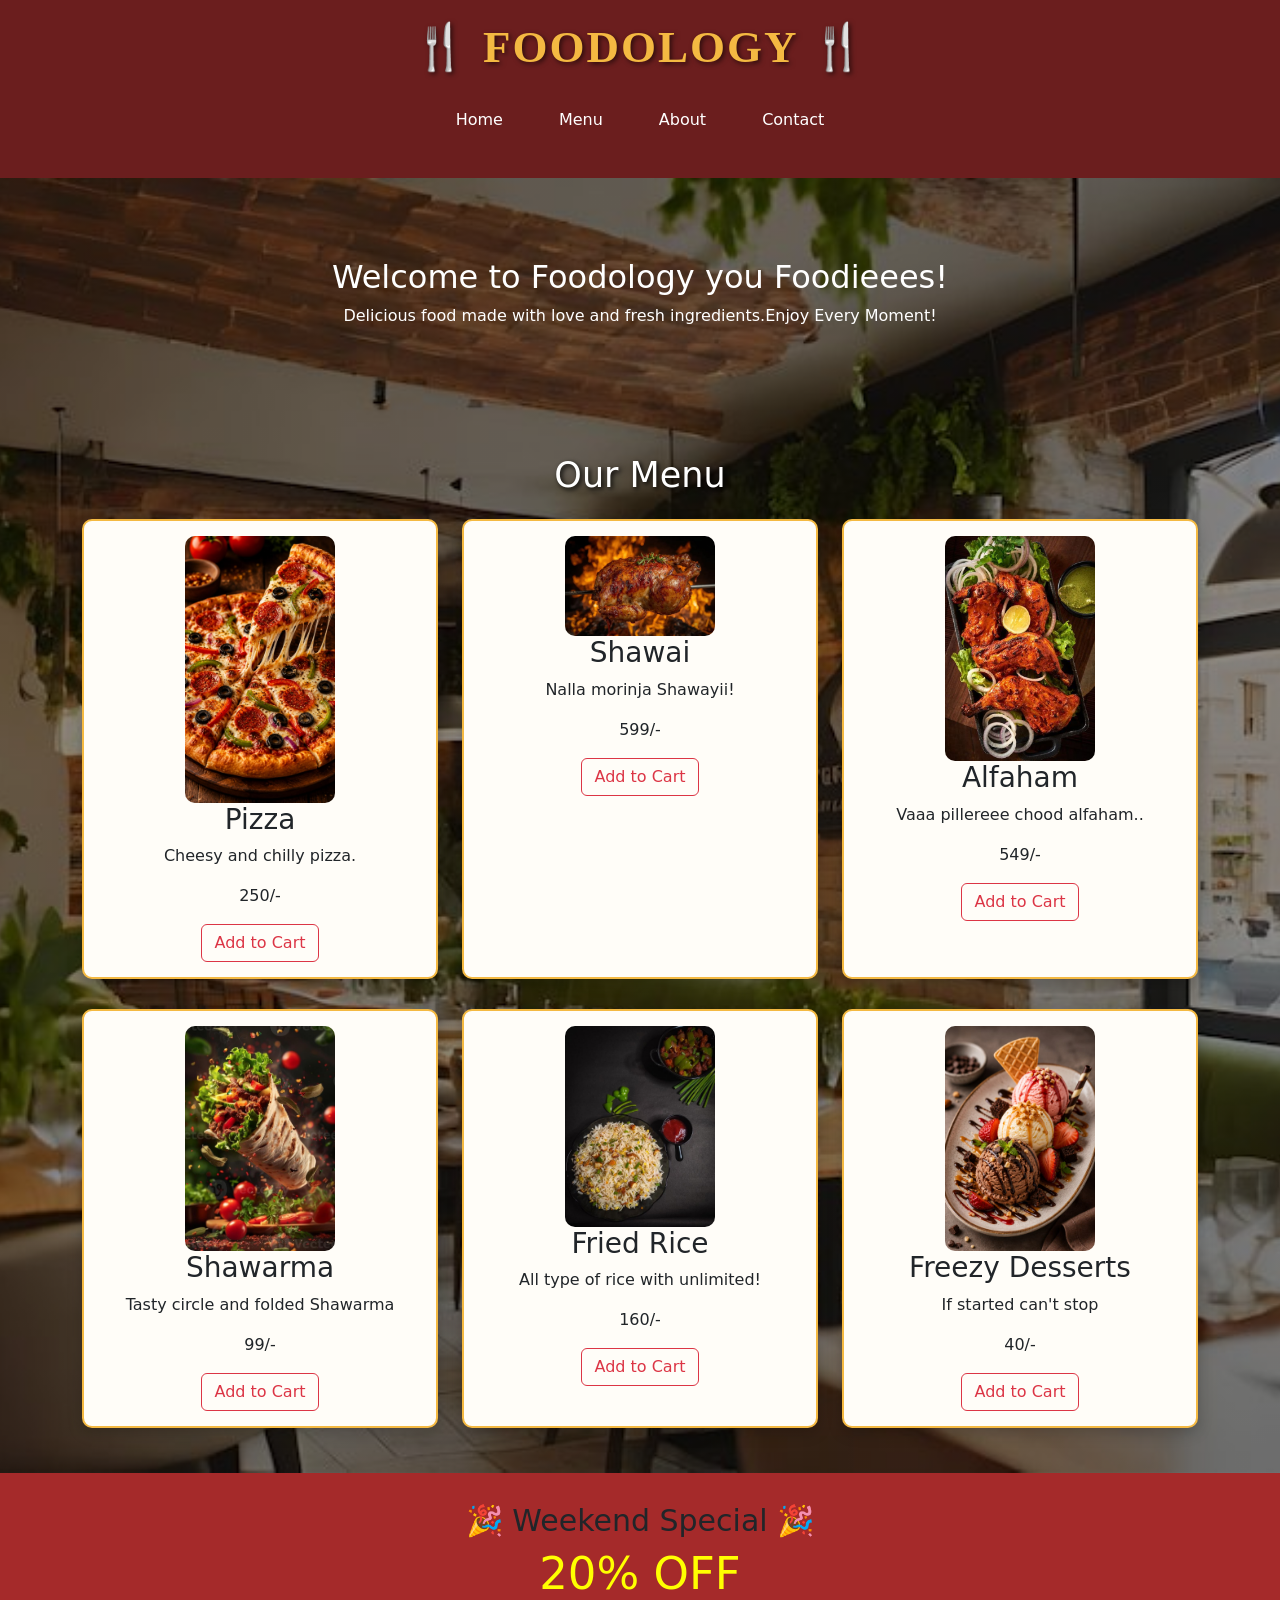
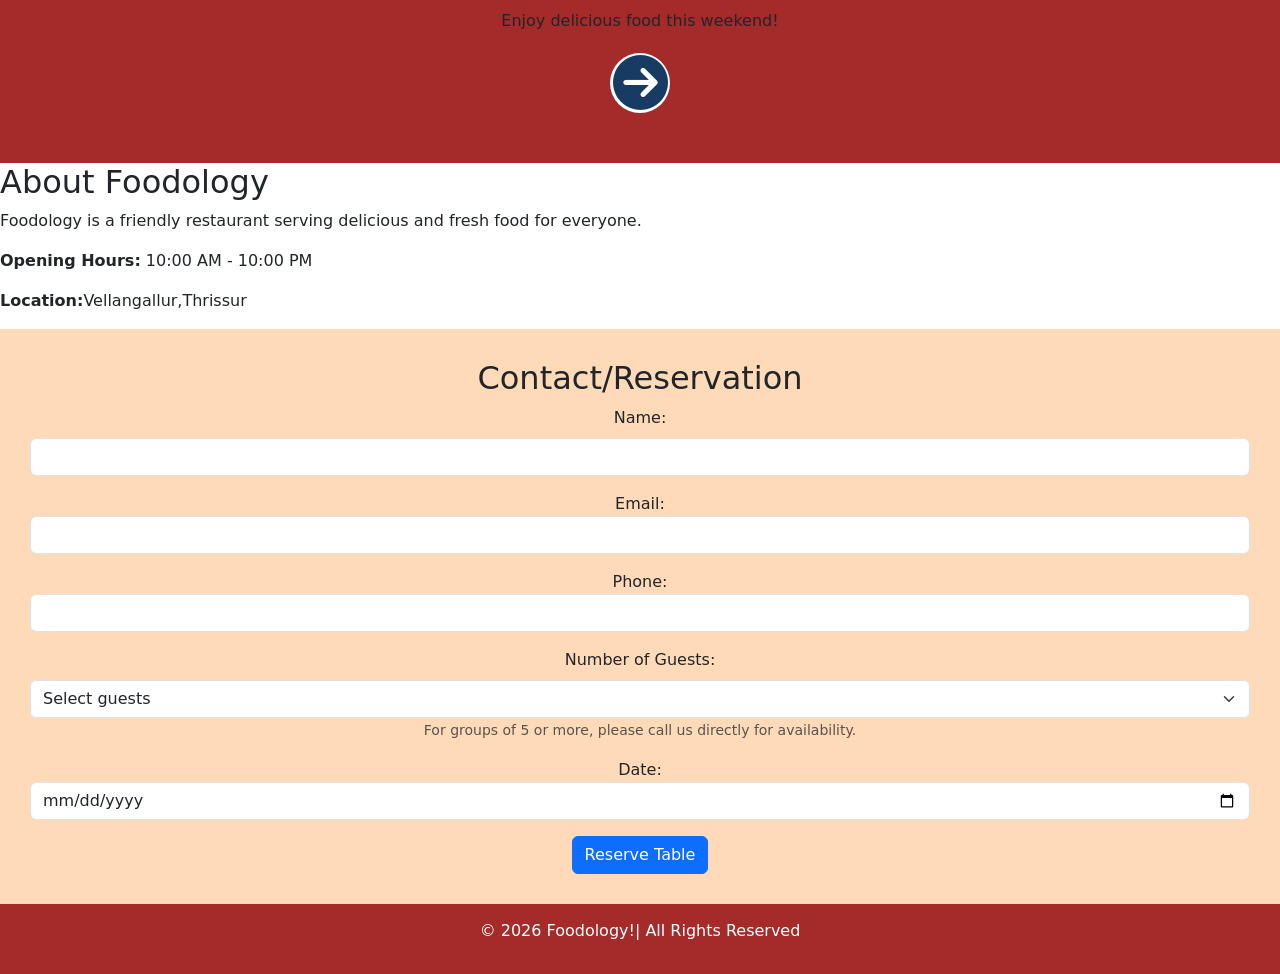
==== index.html @ e503d25a "Set index page" ====
<!DOCTYPE html>
<html>
    <head>
        <title>Grand Opening</title>
        <link rel="stylesheet" href="restaurantpage.css">
        <link rel="stylesheet"
        href="https://cdnjs.cloudflare.com/ajax/libs/font-awesome/6.7.2/css/all.min.css">
        <link href="https://cdn.jsdelivr.net/npm/bootstrap@5.3.8/dist/css/bootstrap.min.css" rel="stylesheet">
        <meta name="viewport" content="width=device-width, initial-scale=1.0">
    </head>
    <body>
        <header>
            <h1>🍴 FOODOLOGY 🍴</h1>
           <nav class="navbar navbar-expand-md">

                <div class="container">

                    <button class="navbar-toggler"
                            type="button"
                            data-bs-toggle="collapse"
                            data-bs-target="#foodNav"
                            aria-controls="foodNav"
                            aria-expanded="false"
                            aria-label="Toggle navigation">

                        <span class="navbar-toggler-icon"></span>

                    </button>

                    <div class="collapse navbar-collapse" id="foodNav">

                        <ul class="navbar-nav mx-auto">

                            <li class="nav-item">
                                <a class="nav-link" href="#welcome">Home</a>
                            </li>

                            <li class="nav-item">
                                <a class="nav-link" href="#menu">Menu</a>
                            </li>

                            <li class="nav-item">
                                <a class="nav-link" href="#about">About</a>
                            </li>

                            <li class="nav-item">
                                <a class="nav-link" href="#contact">Contact</a>
                            </li>

                        </ul>

                    </div>

                </div>

            </nav>
        </header>
        <main>
            <div id="foodbackground">
            <section id="welcome">
                <h2>Welcome to Foodology you Foodieees!</h2>
                <p>Delicious food made with love and fresh ingredients.Enjoy Every Moment!</p>
              
            </section>
            <section id="menu">
                <h2>Our Menu</h2>
                <div class="container">
                    <div class="row">
                        <div class="col-12 col-sm-6 col-lg-4 d-flex">
                            <article>
                                <img src="pizza.jpg" width="150" height="200" alt="pizza">
                                <h3>Pizza</h3>
                                <p>Cheesy and chilly pizza.</p>
                                <p>250/-</p>
                                <button class="btn btn-outline-danger">Add to Cart</button>
                            </article>
                        </div>

                        <div class="col-12 col-sm-6 col-lg-4 d-flex">
                            <article>
                                <img src="shawai.jpg" width="150" height="200" alt="shawai">
                                <h3>Shawai</h3>
                                <p>Nalla morinja Shawayii!</p>
                                <p>599/-</p>
                                <button class="btn btn-outline-danger">Add to Cart</button>
                            </article>
                        </div>

                        <div class="col-12 col-sm-6 col-lg-4 d-flex">
                            <article>
                                <img src="alfaham.jpg" width="150" height="200" alt="alfaham">
                                <h3>Alfaham</h3>
                                <p>Vaaa pillereee chood alfaham..</p>
                                <p>549/-</p>
                                <button class="btn btn-outline-danger">Add to Cart</button>
                            </article>
                        </div>

                        <div class="col-12 col-sm-6 col-lg-4 d-flex">
                            <article>
                                <img src="shawarma.jpg" width="150" height="200" alt="shawarma">
                                <h3>Shawarma</h3>
                                <p>Tasty circle and folded Shawarma</p>
                                <p>99/-</p>
                                <button class="btn btn-outline-danger">Add to Cart</button>
                            </article>
                        </div>

                        <div class="col-12 col-sm-6 col-lg-4 d-flex">
                            <article>
                                <img src="friedrice.jpg" width="150" height="200" alt="friedrice">
                                <h3>Fried Rice</h3>
                                <p>All type of rice with unlimited!</p>
                                <p>160/-</p>
                                <button class="btn btn-outline-danger">Add to Cart</button>
                            </article>
                        </div>

                        <div class="col-12 col-sm-6 col-lg-4 d-flex">
                            <article>
                                <img src="icecream.jpg" width="150" height="220" alt="icecream">
                                <h3>Freezy Desserts</h3>
                                <p>If started can't stop</p>
                                <p>40/-</p>
                                <button class="btn btn-outline-danger">Add to Cart</button>
                            </article>
                        </div>
                    </div>
                </div>
            </section>
            </div>

            <section id="offer">
                <h2>🎉 Weekend Special 🎉</h2>
                <h1> 20% OFF</h1>
                <p>Enjoy delicious food this weekend!</p>
                <button class="order-btn">
                    <i class="fa-solid fa-circle-arrow-right"></i>
                    <span>CLICK HERE TO ORDER</span>
                </button>
            </section>
            <section id="about">
                <h2>About Foodology</h2>
                <p>
                    Foodology is a friendly restaurant serving delicious
                    and fresh food for everyone. 
                </p>
                <p><b>Opening Hours:</b> 10:00 AM - 10:00 PM</p>
                <p><b>Location:</b>Vellangallur,Thrissur</p>
            </section>
            <section id="contact">
                <h2>Contact/Reservation</h2>
                <form>
                    <div class="mb-3">
                        <label for="name" class="form-label">Name:</label>
                        <input type="text" id="name" name="name" class="form-control" required>
                    </div>
                    <div class="mb-3">
                        <label for="email">Email:</label>
                        <input type="email" id="email" name="email" class="form-control" required>
                    </div>
                    <div class="mb-3">
                        <label for="phone">Phone:</label>
                        <input type="tel" id="phone" name="phone" class="form-control" required>
                    </div>
                    <div class="mb-3">
                        <label for="guests" class="form-label">Number of Guests:</label>
                        <select id="guests" name="guests" class="form-select" required>
                            <option value="" selected disabled>Select guests</option>
                            <option value="1">1 Guests</option>
                            <option value="2">2 Guests</option>
                            <option value="3">3 Guests</option>
                            <option value="4">4 Guests</option>
                            <option value="5+">5+ Guests</option>
                        </select>
                        <small class="text-muted">
                            For groups of 5 or more, please call us directly for availability.
                        </small>
                    </div>
                    <div class="mb-3">
                        <label for="date">Date:</label>
                        <input type="date" id="date" name="date" class="form-control" required>
                    </div>

                    <button type="submit" class="btn btn-primary">Reserve Table</button>
                </form>
            </section>
        </main>
        <footer>
            <p>© 2026 Foodology!| All Rights Reserved</p>
        </footer>
        <script src="https://cdn.jsdelivr.net/npm/bootstrap@5.3.8/dist/js/bootstrap.bundle.min.js"></script>
    </body>
    
</html>
---- restaurantpage.css ----
*{
    box-sizing:border-box;
}
html{
    scroll-behavior:smooth;
}
:root{
    --burgundy:#6B1E1E;
    --gold:#F4B942;
    --cream:#FFF8EE;
    --card:#FFFDF8;
    --terracotta:#A63D2F;
    --dark-brown:#2B2118;
    --white:#FFFFFF;
}
body{
    margin:0;
    width:100%;
    overflow-x: hidden;
    font-family: Arial;
    background-color:var(--cream);
    color: var(--dark-brown);
}
img{
    max-width:100%;
    height: auto;
}

header h1{
    font-family:Algerian !important;
    font-size: 45px;
    font-weight:bold;
    letter-spacing: 2px;
    color: var(--gold);
    text-shadow:2px 2px 5px rgba(0,0,0,0.6);
    animation: header 1.2s ease;
}
nav{
    animation: nav 1.2s ease;
}
@keyframes header{
    from{
        opacity:0;
        transform: translateX(-200px);
    }
    to{
        opacity:1;
        transform: translateX(0);
    }
}
@keyframes nav{
    from{
        opacity:0;
        transform: translateX(200px);
    }
    to{
        opacity:1;
        transform: translateX(0);
    }
}


header{
    background-color:var(--burgundy);
    color:var(--white);
    text-align: center;
    padding:20px;
}

nav .nav-link{
    color:var(--white);
    /* text-decoration: none; */
    margin:10px 20px;
    transition: 0.3s;
}
nav .nav-link:hover{
    color:var(--gold);
}
#foodbackground{
    background-image:linear-gradient(rgba(0,0,0,0.45),rgba(0,0,0,0.45)), url("hotelinterior.jpg");
    background-size: cover;
    background-position: center ;
}

#welcome{
    text-align:center;
    color:white;
    padding:80px 20px;
}

#menu{
    text-align: center;
    padding:30px;
    /* display: flex; */
    /* flex-wrap: wrap; */
    /* justify-content: center; */
    
    
}

#menu article{
    
    width:100%;
    height:calc(100% - 30px);
    /* max-width: 85%; */
    transition: 0.3s;
    border:2px solid var(--gold);

    margin:15px 0;
    padding:15px;
    background-color:var(--card);
    border-radius: 10px;
    box-shadow: 0 5px 15px rgba(0,0,0,0.2);
}
#menu article:hover{
    transform:translateY(-20px);
}
#menu article button{
    /* background-color:white; */
    /* transition:background 1s; */
    /* border-radius: 5px; */
    transition: 0.3s;
    /* border-color: brown; */
}
#menu article button:hover{
    background:var(--gold);
    color: var(--dark-brown);
    border-color: var(--gold);
}
#menu h2{
    /* flex-basis: 100%; */
    color:white;
    font-size: 35px;
    text-shadow: 2px 2px 5px black;
}

#menu img{
    border-radius: 10px;
}

#offer{
    text-align: center;
    background-color: brown;
    padding:30px;
    
    animation: offerbox 2s infinite alternate;
}
@keyframes offerbox{
    from{
        transform: translateY(0px);
    }
    to{
        transform:translateY(-8px);
    }
}
#offer h1{
    font-size: 45px;
    color: yellow;
    animation: discount 0.5s infinite alternate;
}
@keyframes discount{
    from{
        opacity:0.1;
    }
    to{
        opacity:2;
    }
}
#offer h2{
    font-size: 30px;
    animation:offertext 0.5s infinite alternate;
}
@keyframes offertext{
    from{
        transform:scale(1);
    }
    to{
        transform:scale(1.08);
    }
}


#contact{
    text-align: center;
    padding:30px;
    background-color: peachpuff;
    
}

input{
    padding:10px;
}

footer{
    text-align: center;
    background-color: brown;
    color:white;
    padding:15px;
}

.order-btn{
    display:flex;
    align-items: center;
    justify-content: flex-start;
    width:60px;
    height:60px;
    border:none;
    padding: 0;
    border-radius: 35px;
    background-color: white;
    overflow: hidden;
    cursor:pointer;
    transition: width 0.5s ease;
    margin:20px auto;
}
.order-btn i{
    min-width:60px;
    font-size: 55px;
    color:#173b63;
    transition: 0.5s ease;
}
.order-btn:hover span{
    opacity:1;
}
.order-btn:hover{
    width:320px;
}


.order-btn span{
    display: flex;
    opacity:0;
    width:auto;
    height:30px;
    white-space: nowrap;
    margin-left: 10px;
    font-size: 18px;
    font-weight: bold;
    letter-spacing: 1.5px;
    font-family: Arial, sans-serif;
    transition: opacity 0.4s ease;
    color:brown;
}
#welcome,
#menu,
#about,
#contact{
    width: 100%;
    /* max-width: 1400px; */
    margin-left: auto;
    margin-right: auto;
}


@media (max-width:600px){
    header h1{
        font-size: 30px;
        letter-spacing: 2px;
    }
    /* nav a{
        display:block;
        margin:10px 0;
    } */
    #welcome{
        padding:50px 15px;
    }
    #welcome h2{
        font-size:28px;
    }
    #welcome p{
        font-size: 16px;
    }
    /* #menu article{
        display:block;
        width:85%;
        margin:20px auto;
    } */
    #menu img{
        max-width: 100%;
        height: auto;
    }
    #offer{
        padding:25px 15px;
    }
    #offer h2{
        font-size: 25px;
    }
    #offer h1{
        font-size: 38px;
    }
    #offer p{
        font-size: 16px;
    }
    #about{
        padding: 40px 15px;
    }
    #about h2{
        font-size: 28px;
    }
    #about p{
        font-size: 16px;
        line-height: 1.6;
    }
    #contact{
        padding: 40px 15px;
    }
    #contact h2{
        font-size: 28px;
    }
    #contact form{
        width:90%;
        margin: auto;
    }
    .order-btn{
        width: 100%;
        max-width: 320px;
    }
    .order-btn span{
        opacity:1;
        font-size: 16px;
        margin-left: 5px;
    }
    #contact input,
    #contact textarea,
    #contact select{
        width:100%;
        box-sizing: border-box;
    }
    #contact button{
        max-width: 100%;
    }
}
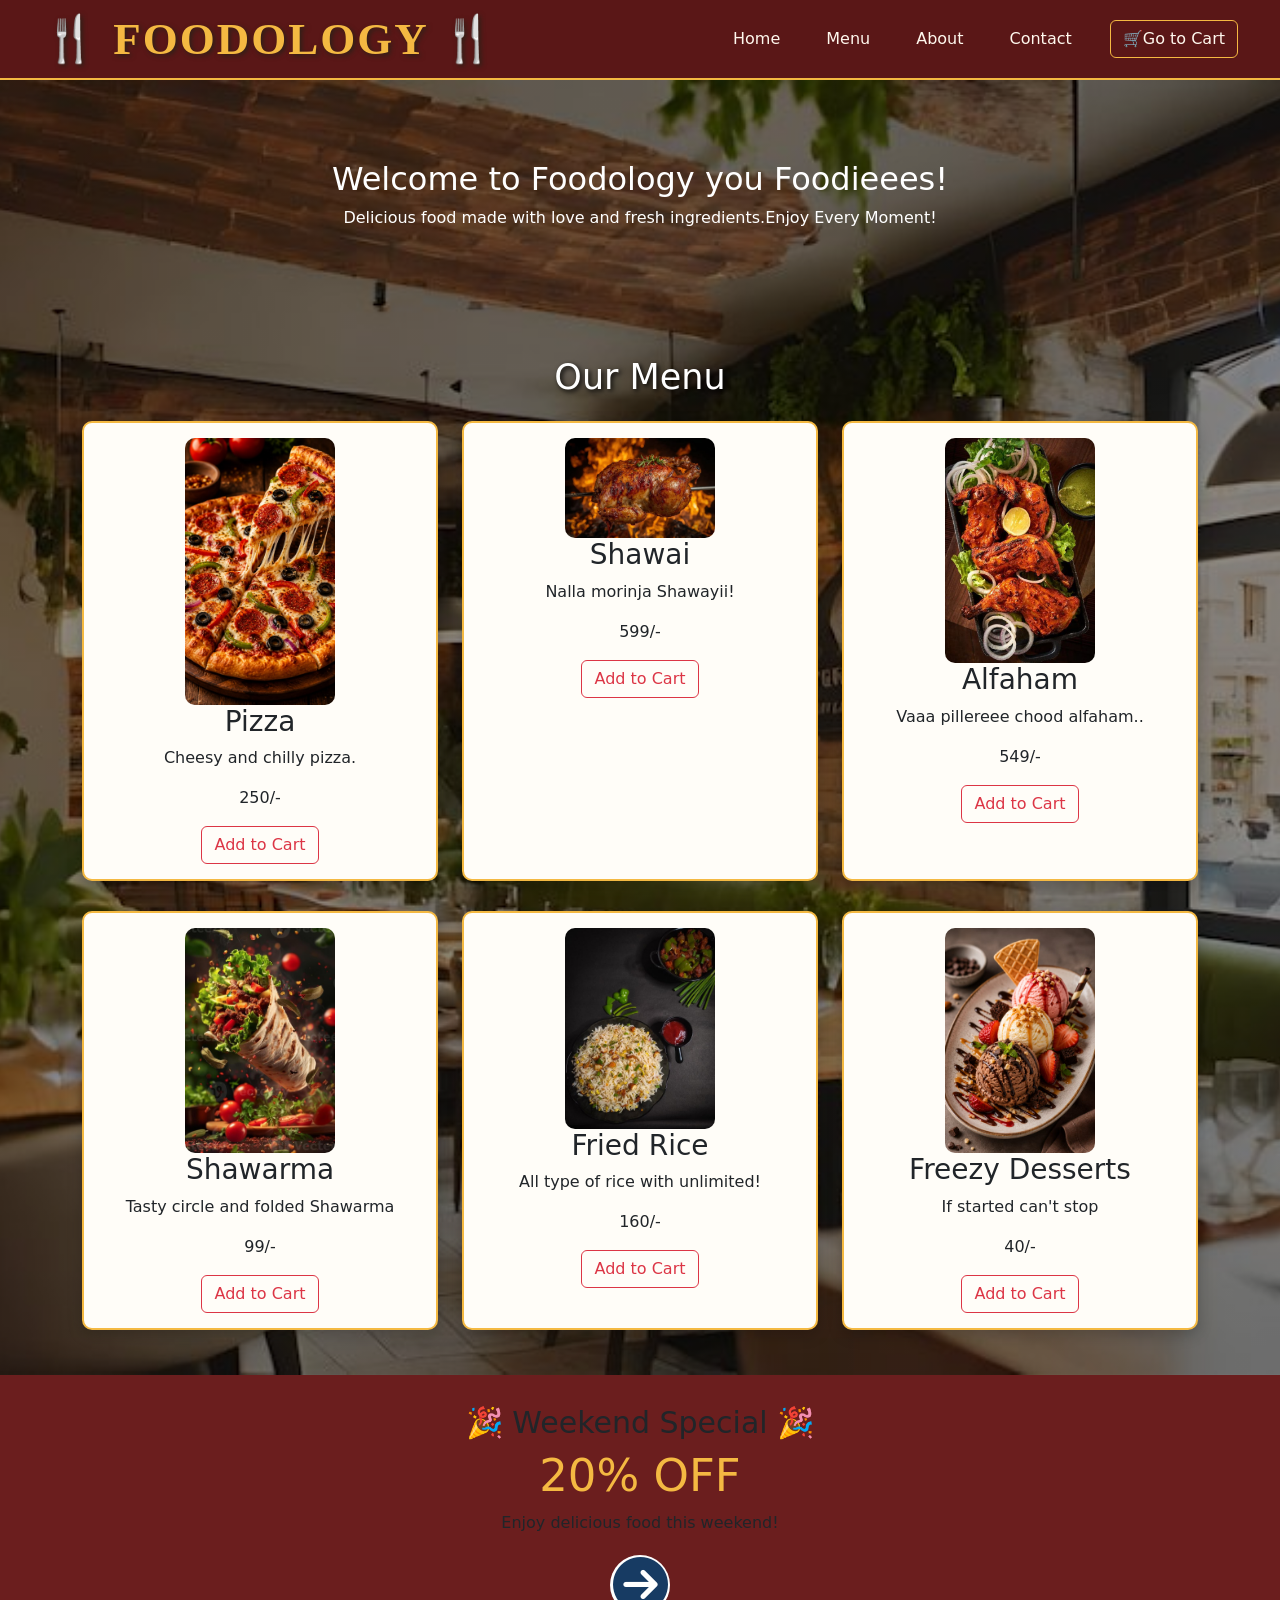
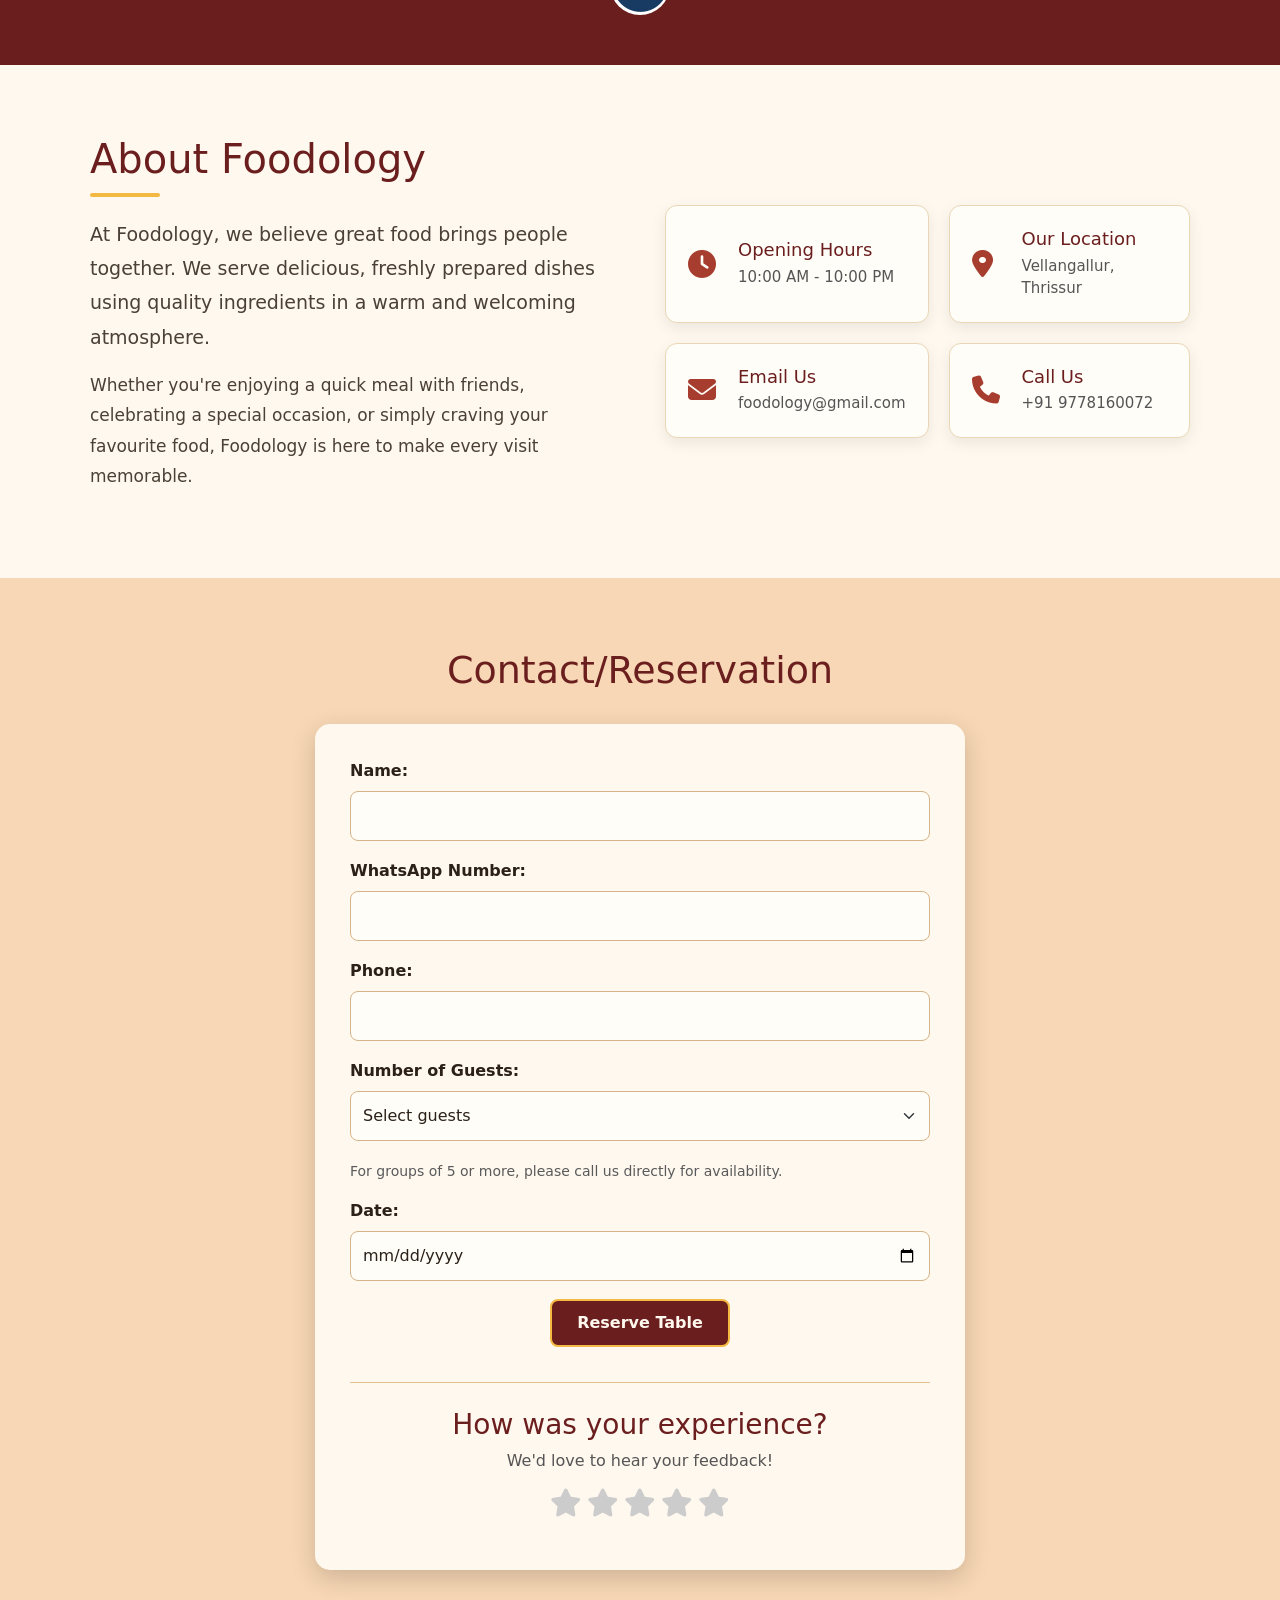
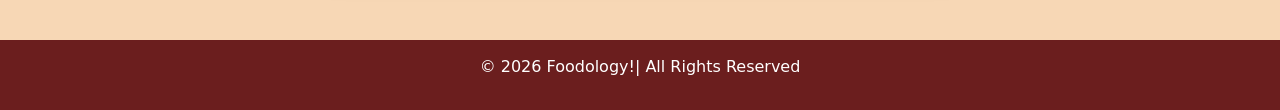
==== commit 822a3e23: "Updated Foodology webpage" ====
--- a/index.html
+++ b/index.html
@@ -10,11 +10,11 @@
     </head>
     <body>
         <header>
-            <h1>🍴 FOODOLOGY 🍴</h1>
+           
            <nav class="navbar navbar-expand-md">
 
-                <div class="container">
-
+                <div class="container-fluid">
+                    <h1>🍴 FOODOLOGY 🍴</h1>
                     <button class="navbar-toggler"
                             type="button"
                             data-bs-toggle="collapse"
@@ -29,7 +29,7 @@
 
                     <div class="collapse navbar-collapse" id="foodNav">
 
-                        <ul class="navbar-nav mx-auto">
+                        <ul class="navbar-nav mS-auto align-items-center">
 
                             <li class="nav-item">
                                 <a class="nav-link" href="#welcome">Home</a>
@@ -47,6 +47,11 @@
                                 <a class="nav-link" href="#contact">Contact</a>
                             </li>
 
+                            <li class="nav-item">
+                                <a class="btn cart-btn" href="#cart">
+                                    🛒Go to Cart
+                                </a>
+                            </li>
                         </ul>
 
                     </div>
@@ -140,13 +145,81 @@
                 </button>
             </section>
             <section id="about">
-                <h2>About Foodology</h2>
-                <p>
-                    Foodology is a friendly restaurant serving delicious
-                    and fresh food for everyone. 
-                </p>
-                <p><b>Opening Hours:</b> 10:00 AM - 10:00 PM</p>
-                <p><b>Location:</b>Vellangallur,Thrissur</p>
+
+                <div class="about-container">
+
+                    <div class="about-content">
+
+                        <h2>About Foodology</h2>
+
+                        <p class="about-intro">
+                            At Foodology, we believe great food brings people together.
+                            We serve delicious, freshly prepared dishes using quality
+                            ingredients in a warm and welcoming atmosphere.
+                        </p>
+
+                        <p>
+                            Whether you're enjoying a quick meal with friends, celebrating
+                            a special occasion, or simply craving your favourite food,
+                            Foodology is here to make every visit memorable.
+                        </p>
+
+                    </div>
+
+
+                    <div class="about-info">
+
+                        <div class="info-box">
+
+                            <i class="fa-solid fa-clock"></i>
+
+                            <div>
+                                <h3>Opening Hours</h3>
+                                <p>10:00 AM - 10:00 PM</p>
+                            </div>
+
+                        </div>
+
+
+                        <div class="info-box">
+
+                            <i class="fa-solid fa-location-dot"></i>
+
+                            <div>
+                                <h3>Our Location</h3>
+                                <p>Vellangallur, Thrissur</p>
+                            </div>
+
+                        </div>
+
+
+                        <div class="info-box">
+
+                            <i class="fa-solid fa-envelope"></i>
+
+                            <div>
+                                <h3>Email Us</h3>
+                                <p>foodology@gmail.com</p>
+                            </div>
+
+                        </div>
+
+
+                        <div class="info-box">
+
+                            <i class="fa-solid fa-phone"></i>
+
+                            <div>
+                                <h3>Call Us</h3>
+                                <p>+91 9778160072</p>
+                            </div>
+
+                        </div>
+
+                    </div>
+
+                </div>
+
             </section>
             <section id="contact">
                 <h2>Contact/Reservation</h2>
@@ -156,8 +229,8 @@
                         <input type="text" id="name" name="name" class="form-control" required>
                     </div>
                     <div class="mb-3">
-                        <label for="email">Email:</label>
-                        <input type="email" id="email" name="email" class="form-control" required>
+                        <label for="whatsapp number">WhatsApp Number:</label>
+                        <input type="WhatsApp Number" id="WhatsApp Number" name="WhatsApp Number" class="form-control" required>
                     </div>
                     <div class="mb-3">
                         <label for="phone">Phone:</label>
@@ -183,6 +256,21 @@
                     </div>
 
                     <button type="submit" class="btn btn-primary">Reserve Table</button>
+                    <div class="experience">
+
+                        <h3>How was your experience?</h3>
+
+                        <p>We'd love to hear your feedback!</p>
+
+                        <div class="stars">
+                            <i class="fa-solid fa-star"></i>
+                            <i class="fa-solid fa-star"></i>
+                            <i class="fa-solid fa-star"></i>
+                            <i class="fa-solid fa-star"></i>
+                            <i class="fa-solid fa-star"></i>
+                        </div>
+                        <div id="ratingMessage"></div>
+                    </div>
                 </form>
             </section>
         </main>
@@ -190,6 +278,38 @@
             <p>© 2026 Foodology!| All Rights Reserved</p>
         </footer>
         <script src="https://cdn.jsdelivr.net/npm/bootstrap@5.3.8/dist/js/bootstrap.bundle.min.js"></script>
+        <script>
+
+            const stars = document.querySelectorAll(".stars i");
+
+            const ratingMessage = document.getElementById("ratingMessage");
+
+
+            stars.forEach((star, index) => {
+
+                star.addEventListener("click", () => {
+
+                    stars.forEach((s, i) => {
+
+                        if (i <= index) {
+                            s.style.color = "#F4B942";
+                        } 
+                        else {
+                            s.style.color = "#ccc";
+                        }
+
+                    });
+
+
+                    ratingMessage.innerHTML =
+                        "Thank you for your feedback! ❤️<br>" +
+                        "We hope to see you again soon!";
+
+                });
+
+            });
+
+        </script>
     </body>
     
 </html>
--- a/restaurantpage.css
+++ b/restaurantpage.css
@@ -31,51 +31,78 @@
     font-size: 45px;
     font-weight:bold;
     letter-spacing: 2px;
-    color: var(--gold);
-    text-shadow:2px 2px 5px rgba(0,0,0,0.6);
-    animation: header 1.2s ease;
-}
-nav{
-    animation: nav 1.2s ease;
-}
-@keyframes header{
-    from{
-        opacity:0;
-        transform: translateX(-200px);
-    }
-    to{
-        opacity:1;
-        transform: translateX(0);
-    }
-}
-@keyframes nav{
-    from{
-        opacity:0;
-        transform: translateX(200px);
-    }
-    to{
-        opacity:1;
-        transform: translateX(0);
-    }
-}
-
+    color: #F4B942;
+    text-shadow:2px 2px 5px #2B2118;
+    margin:0;
+}
 
 header{
-    background-color:var(--burgundy);
-    color:var(--white);
-    text-align: center;
-    padding:20px;
+    background-color:#5A1717;
+    /* color:#FFF8EE; */
+    /* text-align: center; */
+    /* padding:15px 30px; */
+    border-bottom:2px solid #F4B942;
+}
+header .navbar{
+    padding: 12px 30px;
+}
+header .container-fluid{
+    display:flex;
+    align-items:center;
 }
 
 nav .nav-link{
-    color:var(--white);
+    color:#FFF8EE !important;
     /* text-decoration: none; */
-    margin:10px 20px;
-    transition: 0.3s;
+    margin:5px 15px;
+    transition: 0.3s ease;
 }
 nav .nav-link:hover{
-    color:var(--gold);
-}
+    color:#F4B942 !important;
+}
+nav .nav-link.active{
+    background-color: #F4B942;
+    color: #5A1717 !important;
+    border-radius: 10px;
+}
+.navbar-collapse{
+    justify-content: flex-end;
+}
+
+.navbar-nav{
+    margin-left: auto !important;
+}
+.navbar-toggler{
+    border:2px solid #F4B942;
+}
+
+.navbar-toggler-icon{
+    filter: brightness(0) invert(1);
+}
+.cart-btn{
+    background-color: transparent !important;
+    color: #FFF8EE !important;
+    border: 1px solid #F4B942 !important;
+    margin-left: 15px;
+    font-weight: bold;
+    border-radius: 8px;
+    padding: 8px 14px;
+    text-decoration: none;
+    opacity: 1 !important;
+    visibility: visible !important;
+    transition: all 0.3s ease;
+}
+
+.cart-btn:hover,
+.cart-btn:focus{
+    background-color: #F4B942 !important;
+    color: #5A1717 !important;
+    border-color: #F4B942 !important;
+    opacity: 1 !important;
+    visibility: visible !important;
+    text-decoration: none;
+}
+
 #foodbackground{
     background-image:linear-gradient(rgba(0,0,0,0.45),rgba(0,0,0,0.45)), url("hotelinterior.jpg");
     background-size: cover;
@@ -140,7 +167,7 @@
 
 #offer{
     text-align: center;
-    background-color: brown;
+    background-color:var(--burgundy);
     padding:30px;
     
     animation: offerbox 2s infinite alternate;
@@ -155,15 +182,15 @@
 }
 #offer h1{
     font-size: 45px;
-    color: yellow;
+    color:var(--gold);
     animation: discount 0.5s infinite alternate;
 }
 @keyframes discount{
     from{
-        opacity:0.1;
+        opacity:0.5;
     }
     to{
-        opacity:2;
+        opacity:1;
     }
 }
 #offer h2{
@@ -178,13 +205,191 @@
         transform:scale(1.08);
     }
 }
-
+#about{
+    background-color: var(--cream);
+    padding: 70px 30px;
+}
+
+.about-container{
+    max-width: 1100px;
+    margin:auto;
+    display:grid;
+    grid-template-columns: 1fr 1fr;
+    gap:50px;
+    align-items:center;
+}
+
+.about-content h2{
+    font-size:40px;
+    color:var(--burgundy);
+    margin-bottom:20px;
+}
+
+.about-content h2::after{
+    content:"";
+    display:block;
+    width:70px;
+    height:4px;
+    background-color:var(--gold);
+    margin-top:10px;
+    border-radius:5px;
+}
+
+.about-content p{
+    font-size:17px;
+    line-height:1.8;
+    color:#4b4035;
+}
+
+.about-content .about-intro{
+    font-size:19px;
+    font-weight:500;
+}
+
+
+.about-info{
+    display:grid;
+    grid-template-columns:1fr 1fr;
+    gap:20px;
+}
+
+.info-box{
+    display:flex;
+    align-items:center;
+    gap:15px;
+    padding:22px;
+    background-color:var(--card);
+    border:1px solid #ead6b4;
+    border-radius:12px;
+    box-shadow:0 5px 15px rgba(0,0,0,0.08);
+    transition:0.3s ease;
+}
+
+/* .info-box:hover{
+    transform:translateY(-5px);
+    border-color:var(--gold);
+} */
+
+.info-box i{
+    font-size:28px;
+    color:var(--terracotta);
+    min-width:35px;
+}
+
+.info-box h3{
+    margin:0 0 5px;
+    color:var(--burgundy);
+    font-size:18px;
+}
+
+.info-box p{
+    margin:0;
+    color:#555;
+    font-size:15px;
+}
 
 #contact{
+    background-color: #F7D7B5;
+    padding: 70px 20px;
     text-align: center;
-    padding:30px;
-    background-color: peachpuff;
-    
+}
+
+#contact h2{
+    color: var(--burgundy);
+    font-size: 38px;
+    margin-bottom: 30px;
+}
+
+#contact form{
+    max-width: 650px;
+    margin: auto;
+    background-color: var(--cream);
+    padding: 35px;
+    border-radius: 15px;
+    box-shadow: 0 8px 25px rgba(43,33,24,0.2);
+    text-align: left;
+}
+
+#contact label{
+    display: block;
+    margin-bottom: 8px;
+    font-weight: bold;
+    color: var(--dark-brown);
+}
+
+#contact input,
+#contact select{
+    width: 100%;
+    padding: 12px;
+    margin-bottom: 18px;
+    border: 1px solid #d6b58a;
+    border-radius: 8px;
+    background-color: #FFFDF8;
+    color: var(--dark-brown);
+}
+
+#contact input:focus,
+#contact select:focus{
+    border-color: var(--gold);
+    outline: none;
+    box-shadow: 0 0 0 3px rgba(244,185,66,0.25);
+}
+
+#contact button{
+    display: block;
+    margin: 10px auto 0;
+}
+#contact button[type="submit"]{
+    background-color:var(--burgundy) !important;
+    color:var(--cream) !important;
+    border:2px solid var(--gold) !important;
+    padding:10px 25px;
+    border-radius:8px;
+    font-weight:bold;
+    transition:0.3s ease;
+}
+
+#contact button[type="submit"]:hover{
+    background-color:var(--gold) !important;
+    color:var(--burgundy) !important;
+    transform:translateY(-2px);
+}
+.experience{
+    text-align:center;
+    margin-top:35px;
+    padding-top:25px;
+    border-top:1px solid #e0c08c;
+}
+
+.experience h3{
+    color:var(--burgundy);
+    margin-bottom:8px;
+}
+
+.experience p{
+    color:#555;
+}
+
+.stars{
+    margin-top:15px;
+}
+
+.stars i{
+    font-size:28px;
+    color:#ccc;
+    cursor:pointer;
+    transition:0.3s;
+}
+
+.stars i:hover{
+    color:var(--gold);
+    transform:scale(1.15);
+}
+#ratingMessage{
+    margin-top:15px;
+    color:var(--burgundy);
+    font-weight:bold;
+    line-height:1.6;
 }
 
 input{
@@ -193,8 +398,8 @@
 
 footer{
     text-align: center;
-    background-color: brown;
-    color:white;
+    background-color:var(--burgundy);
+    color:var(--white);
     padding:15px;
 }
 
@@ -252,15 +457,18 @@
 }
 
 
-@media (max-width:600px){
+@media (max-width:767px){
     header h1{
         font-size: 30px;
         letter-spacing: 2px;
     }
-    /* nav a{
-        display:block;
-        margin:10px 0;
-    } */
+    .navbar-nav{
+        align-items: center;
+    }
+    .cart-btn{
+        margin-top: 10px;
+        margin: 10px 0 0 0;
+    }
     #welcome{
         padding:50px 15px;
     }
@@ -292,15 +500,30 @@
         font-size: 16px;
     }
     #about{
-        padding: 40px 15px;
-    }
-    #about h2{
-        font-size: 28px;
-    }
-    #about p{
-        font-size: 16px;
-        line-height: 1.6;
-    }
+    padding:50px 20px;
+    }
+
+    .about-container{
+        grid-template-columns:1fr;
+        gap:30px;
+    }
+
+    .about-content h2{
+        font-size:30px;
+    }
+
+    .about-content p{
+        font-size:16px;
+    }
+
+    .about-info{
+        grid-template-columns:1fr;
+    }
+
+    .info-box{
+        padding:18px;
+    }
+
     #contact{
         padding: 40px 15px;
     }
@@ -308,8 +531,15 @@
         font-size: 28px;
     }
     #contact form{
-        width:90%;
+        width:100%;
+        max-width: 650px;
         margin: auto;
+    }
+    #contact small{
+        display: block;
+        text-align: center;
+        margin: -8px 0 20px;
+        color:#6b6259;
     }
     .order-btn{
         width: 100%;
@@ -324,7 +554,7 @@
     #contact textarea,
     #contact select{
         width:100%;
-        box-sizing: border-box;
+    
     }
     #contact button{
         max-width: 100%;
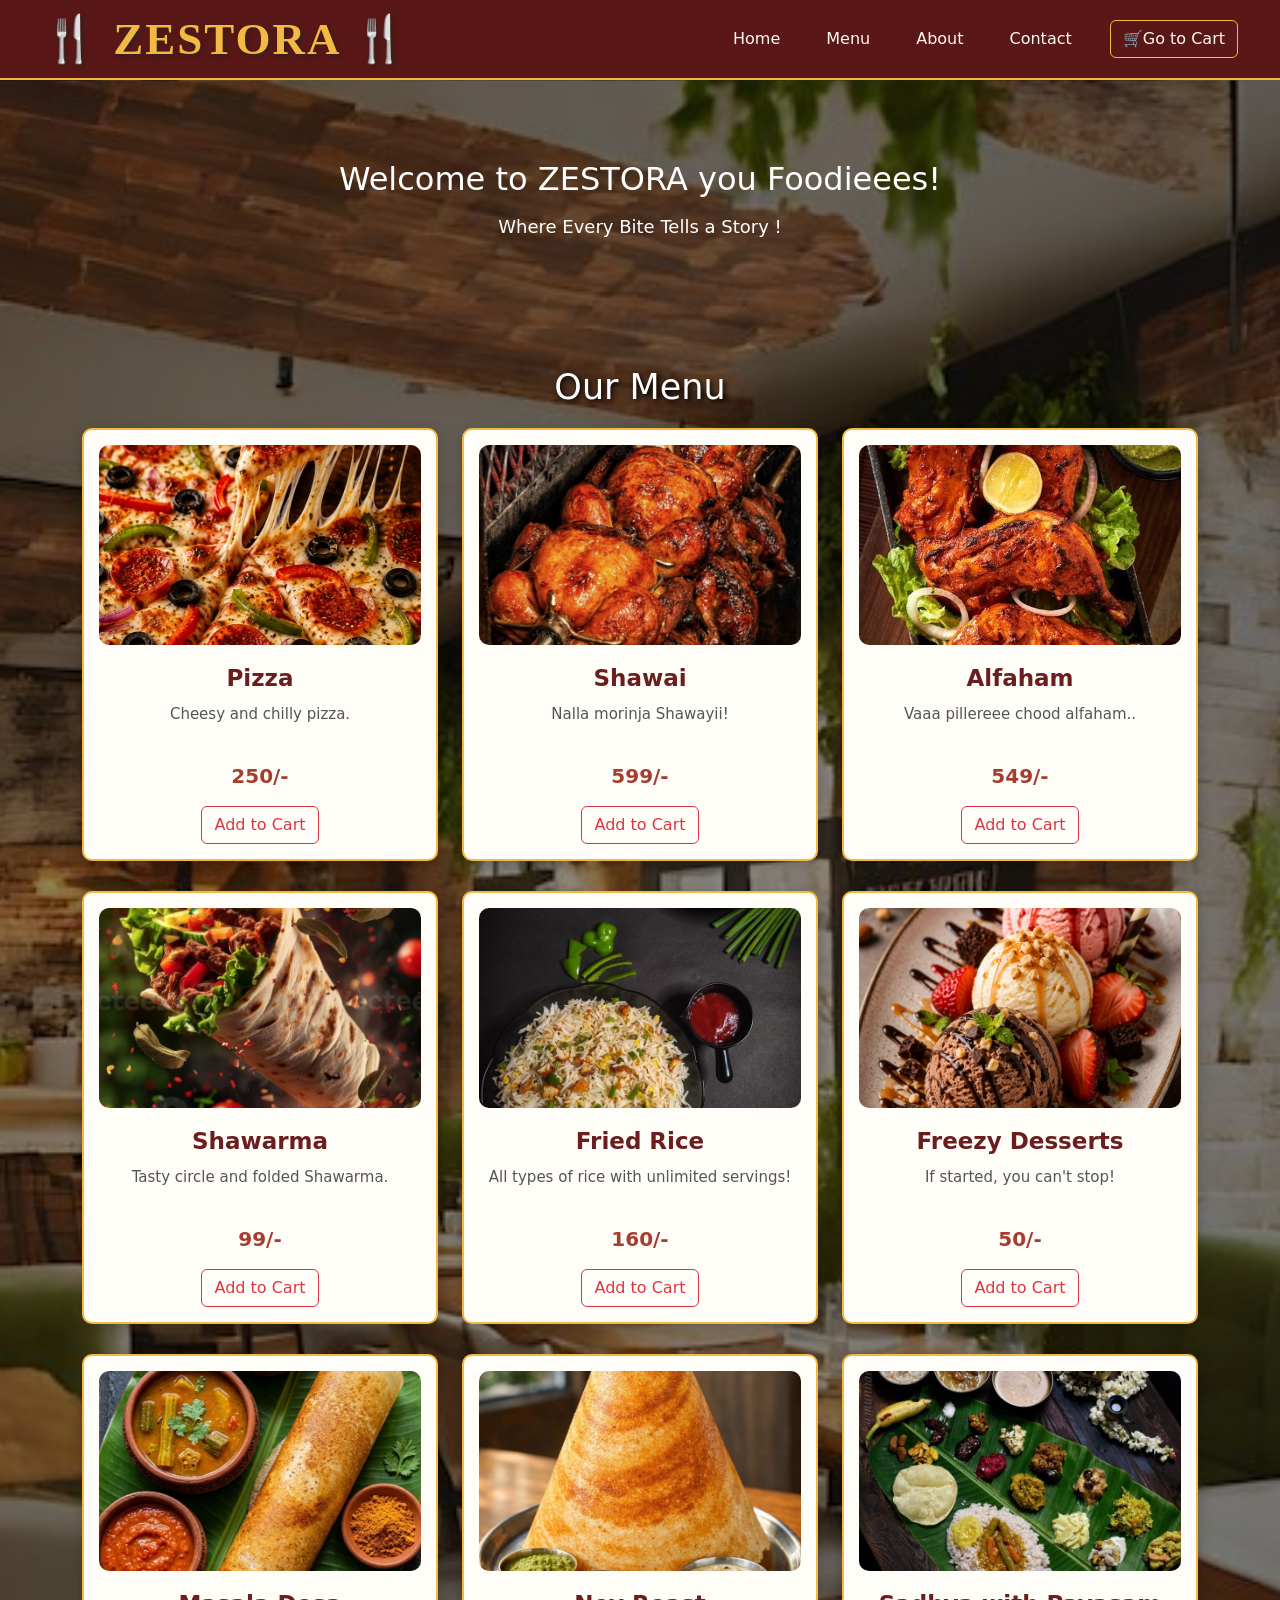
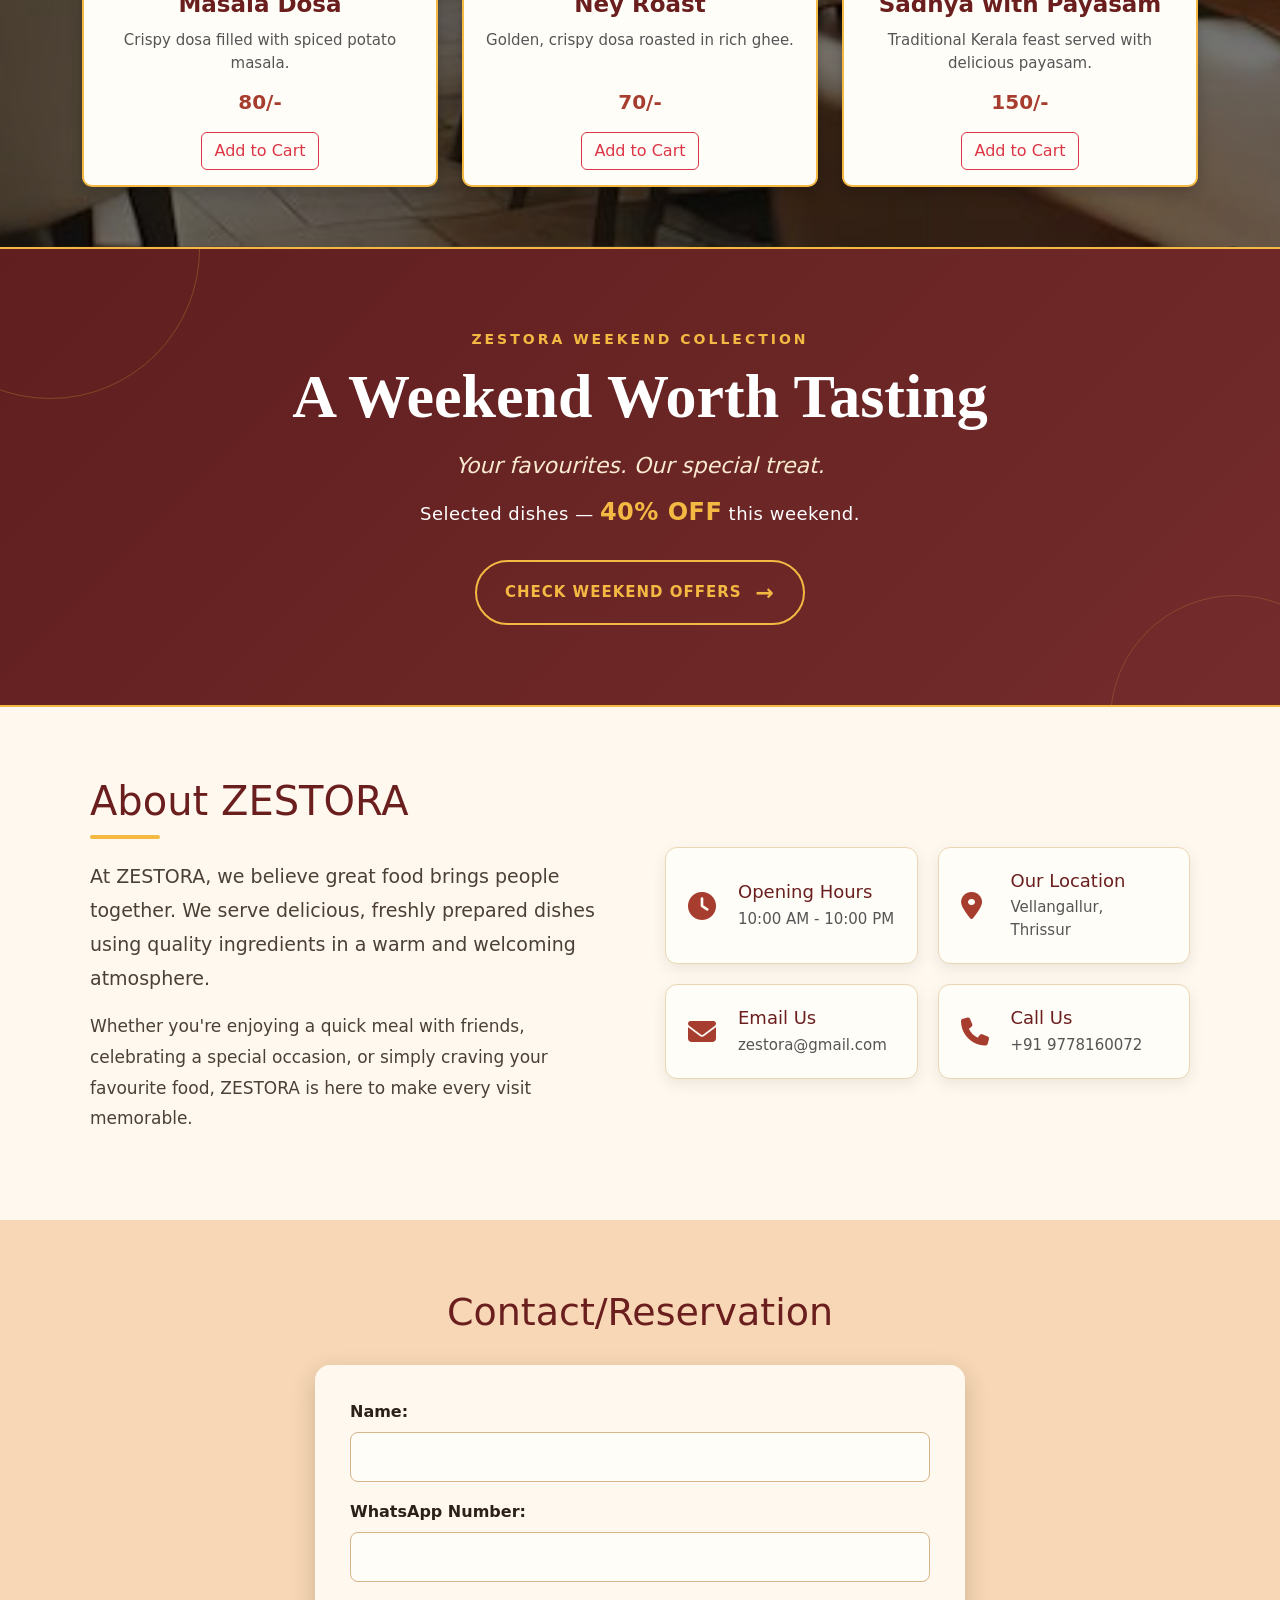
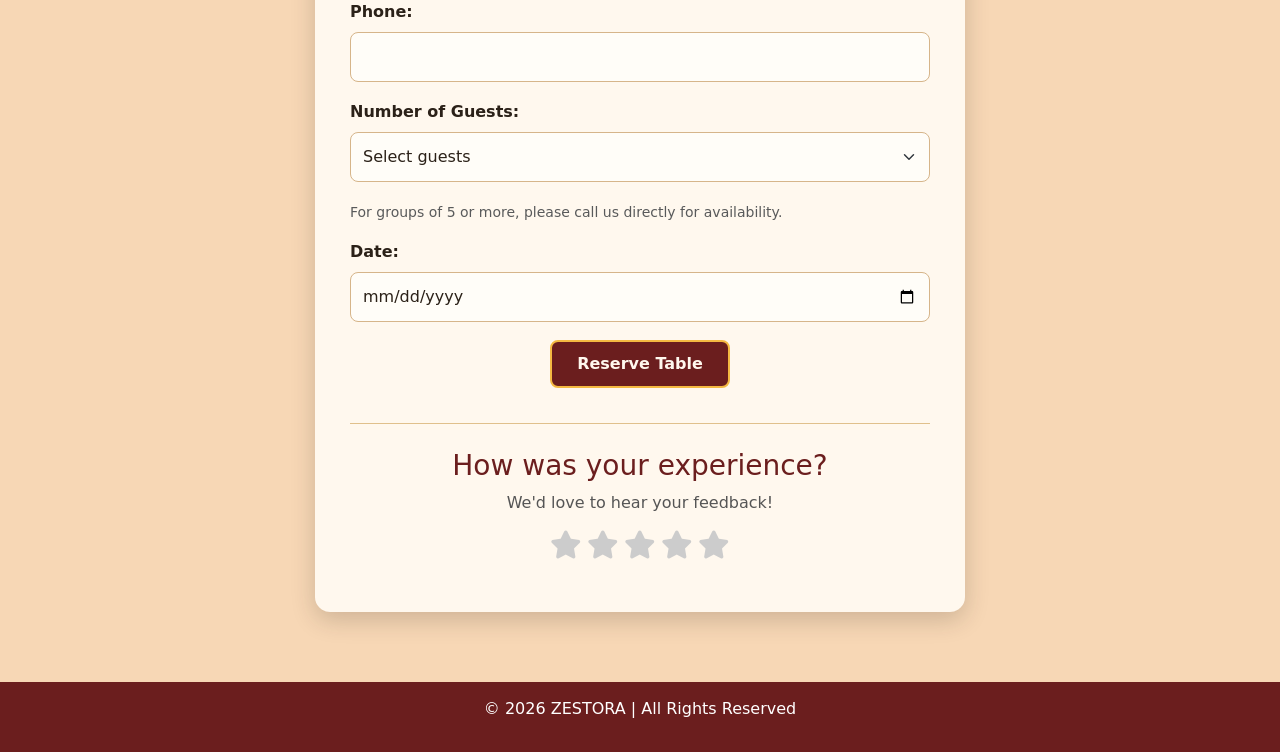
==== commit 4ef0dce6: "Updated Foodology webpage" ====
--- a/index.html
+++ b/index.html
@@ -1,7 +1,7 @@
 <!DOCTYPE html>
 <html>
     <head>
-        <title>Grand Opening</title>
+        <title>ZESTORA | Restaurant</title>
         <link rel="stylesheet" href="restaurantpage.css">
         <link rel="stylesheet"
         href="https://cdnjs.cloudflare.com/ajax/libs/font-awesome/6.7.2/css/all.min.css">
@@ -14,7 +14,7 @@
            <nav class="navbar navbar-expand-md">
 
                 <div class="container-fluid">
-                    <h1>🍴 FOODOLOGY 🍴</h1>
+                    <h1>🍴 ZESTORA 🍴</h1>
                     <button class="navbar-toggler"
                             type="button"
                             data-bs-toggle="collapse"
@@ -29,7 +29,7 @@
 
                     <div class="collapse navbar-collapse" id="foodNav">
 
-                        <ul class="navbar-nav mS-auto align-items-center">
+                        <ul class="navbar-nav ms-auto align-items-center">
 
                             <li class="nav-item">
                                 <a class="nav-link" href="#welcome">Home</a>
@@ -63,86 +63,421 @@
         <main>
             <div id="foodbackground">
             <section id="welcome">
-                <h2>Welcome to Foodology you Foodieees!</h2>
-                <p>Delicious food made with love and fresh ingredients.Enjoy Every Moment!</p>
+                <h2>Welcome to ZESTORA you Foodieees!</h2>
+                <p>Where Every Bite Tells a Story !</p>
               
             </section>
             <section id="menu">
+
                 <h2>Our Menu</h2>
+
+
                 <div class="container">
+
                     <div class="row">
-                        <div class="col-12 col-sm-6 col-lg-4 d-flex">
-                            <article>
-                                <img src="pizza.jpg" width="150" height="200" alt="pizza">
+
+
+
+                        <div class="col-12 col-sm-6 col-lg-4 d-flex">
+
+                            <article>
+
+                                <img class="menu-image"
+                                     src="pizza.jpg"
+                                     alt="Pizza">
+
                                 <h3>Pizza</h3>
-                                <p>Cheesy and chilly pizza.</p>
-                                <p>250/-</p>
-                                <button class="btn btn-outline-danger">Add to Cart</button>
-                            </article>
-                        </div>
-
-                        <div class="col-12 col-sm-6 col-lg-4 d-flex">
-                            <article>
-                                <img src="shawai.jpg" width="150" height="200" alt="shawai">
+
+                                <p class="menu-description">
+                                    Cheesy and chilly pizza.
+                                </p>
+
+                                <p class="menu-price">
+                                    250/-
+                                </p>
+
+                                <button class="btn btn-outline-danger">
+                                    Add to Cart
+                                </button>
+
+                            </article>
+
+                        </div>
+
+
+             
+
+                        <div class="col-12 col-sm-6 col-lg-4 d-flex">
+
+                            <article>
+
+                                <img class="menu-image"
+                                     src="shawaya.jpg"
+                                     alt="Shawai">
+
                                 <h3>Shawai</h3>
-                                <p>Nalla morinja Shawayii!</p>
-                                <p>599/-</p>
-                                <button class="btn btn-outline-danger">Add to Cart</button>
-                            </article>
-                        </div>
-
-                        <div class="col-12 col-sm-6 col-lg-4 d-flex">
-                            <article>
-                                <img src="alfaham.jpg" width="150" height="200" alt="alfaham">
+
+                                <p class="menu-description">
+                                    Nalla morinja Shawayii!
+                                </p>
+
+                                <p class="menu-price">
+                                    599/-
+                                </p>
+
+                                <button class="btn btn-outline-danger">
+                                    Add to Cart
+                                </button>
+
+                            </article>
+
+                        </div>
+
+
+                       
+
+                        <div class="col-12 col-sm-6 col-lg-4 d-flex">
+
+                            <article>
+
+                                <img class="menu-image"
+                                     src="alfaham.jpg"
+                                     alt="Alfaham">
+
                                 <h3>Alfaham</h3>
-                                <p>Vaaa pillereee chood alfaham..</p>
-                                <p>549/-</p>
-                                <button class="btn btn-outline-danger">Add to Cart</button>
-                            </article>
-                        </div>
-
-                        <div class="col-12 col-sm-6 col-lg-4 d-flex">
-                            <article>
-                                <img src="shawarma.jpg" width="150" height="200" alt="shawarma">
+
+                                <p class="menu-description">
+                                    Vaaa pillereee chood alfaham..
+                                </p>
+
+                                <p class="menu-price">
+                                    549/-
+                                </p>
+
+                                <button class="btn btn-outline-danger">
+                                    Add to Cart
+                                </button>
+
+                            </article>
+
+                        </div>
+
+
+
+                        <div class="col-12 col-sm-6 col-lg-4 d-flex">
+
+                            <article>
+
+                                <img class="menu-image"
+                                     src="shawarma.jpg"
+                                     alt="Shawarma">
+
                                 <h3>Shawarma</h3>
-                                <p>Tasty circle and folded Shawarma</p>
-                                <p>99/-</p>
-                                <button class="btn btn-outline-danger">Add to Cart</button>
-                            </article>
-                        </div>
-
-                        <div class="col-12 col-sm-6 col-lg-4 d-flex">
-                            <article>
-                                <img src="friedrice.jpg" width="150" height="200" alt="friedrice">
+
+                                <p class="menu-description">
+                                    Tasty circle and folded Shawarma.
+                                </p>
+
+                                <p class="menu-price">
+                                    99/-
+                                </p>
+
+                                <button class="btn btn-outline-danger">
+                                    Add to Cart
+                                </button>
+
+                            </article>
+
+                        </div>
+
+
+
+                        <div class="col-12 col-sm-6 col-lg-4 d-flex">
+
+                            <article>
+
+                                <img class="menu-image"
+                                     src="friedrice.jpg"
+                                     alt="Fried Rice">
+
                                 <h3>Fried Rice</h3>
-                                <p>All type of rice with unlimited!</p>
-                                <p>160/-</p>
-                                <button class="btn btn-outline-danger">Add to Cart</button>
-                            </article>
-                        </div>
-
-                        <div class="col-12 col-sm-6 col-lg-4 d-flex">
-                            <article>
-                                <img src="icecream.jpg" width="150" height="220" alt="icecream">
+
+                                <p class="menu-description">
+                                    All types of rice with unlimited servings!
+                                </p>
+
+                                <p class="menu-price">
+                                    160/-
+                                </p>
+
+                                <button class="btn btn-outline-danger">
+                                    Add to Cart
+                                </button>
+
+                            </article>
+
+                        </div>
+
+
+               
+
+                        <div class="col-12 col-sm-6 col-lg-4 d-flex">
+
+                            <article>
+
+                                <img class="menu-image"
+                                     src="icecream.jpg"
+                                     alt="Freezy Desserts">
+
                                 <h3>Freezy Desserts</h3>
-                                <p>If started can't stop</p>
-                                <p>40/-</p>
-                                <button class="btn btn-outline-danger">Add to Cart</button>
-                            </article>
-                        </div>
-                    </div>
+
+                                <p class="menu-description">
+                                    If started, you can't stop!
+                                </p>
+
+                                <p class="menu-price">
+                                    50/-
+                                </p>
+
+                                <button class="btn btn-outline-danger">
+                                    Add to Cart
+                                </button>
+
+                            </article>
+
+                        </div>
+
+
+                        
+
+                        <div class="col-12 col-sm-6 col-lg-4 d-flex">
+
+                            <article>
+
+                                <img class="menu-image"
+                                     src="masaladosa.jpg"
+                                     alt="Masala Dosa">
+
+                                <h3>Masala Dosa</h3>
+
+                                <p class="menu-description">
+                                    Crispy dosa filled with spiced potato masala.
+                                </p>
+
+                                <p class="menu-price">
+                                    80/-
+                                </p>
+
+                                <button class="btn btn-outline-danger">
+                                    Add to Cart
+                                </button>
+
+                            </article>
+
+                        </div>
+
+
+                  
+
+                        <div class="col-12 col-sm-6 col-lg-4 d-flex">
+
+                            <article>
+
+                                <img class="menu-image"
+                                     src="neyroast.jpg"
+                                     alt="Ney Roast">
+
+                                <h3>Ney Roast</h3>
+
+                                <p class="menu-description">
+                                    Golden, crispy dosa roasted in rich ghee.
+                                </p>
+
+                                <p class="menu-price">
+                                    70/-
+                                </p>
+
+                                <button class="btn btn-outline-danger">
+                                    Add to Cart
+                                </button>
+
+                            </article>
+
+                        </div>
+
+
+                 
+
+                        <div class="col-12 col-sm-6 col-lg-4 d-flex">
+
+                            <article>
+
+                                <img class="menu-image"
+                                     src="sadhya.jpg"
+                                     alt="Sadhya with Payasam">
+
+                                <h3>Sadhya with Payasam</h3>
+
+                                <p class="menu-description">
+                                    Traditional Kerala feast served with delicious payasam.
+                                </p>
+
+                                <p class="menu-price">
+                                    150/-
+                                </p>
+
+                                <button class="btn btn-outline-danger">
+                                    Add to Cart
+                                </button>
+
+                            </article>
+
+                        </div>
+
+
+                    </div>
+
+                </div>
+
+            </section>
+            </div>
+
+            <section id="offer" class="weekend-offer">
+                <div class="offer-content">
+
+                    <p class="offer-label">ZESTORA WEEKEND COLLECTION</p>
+
+                    <h2>A Weekend Worth Tasting</h2>
+
+                    <p class="offer-text">
+                        Your favourites. Our special treat.
+                    </p>
+
+                    <p class="offer-highlight">
+                        Selected dishes — <strong>40% OFF</strong> this weekend.
+                    </p>
+
+                    <button type="button" id="check-offers-btn" class="check-offer-btn">
+                        CHECK WEEKEND OFFERS
+                        <span>→</span>
+                    </button>
+
                 </div>
             </section>
-            </div>
-
-            <section id="offer">
-                <h2>🎉 Weekend Special 🎉</h2>
-                <h1> 20% OFF</h1>
-                <p>Enjoy delicious food this weekend!</p>
-                <button class="order-btn">
-                    <i class="fa-solid fa-circle-arrow-right"></i>
-                    <span>CLICK HERE TO ORDER</span>
-                </button>
+
+
+            <!-- Hidden Weekend Offers -->
+            <section id="weekend-offers" class="weekend-offers hidden-offers">
+
+                <div class="container">
+
+                    <div class="offers-heading">
+                        <p>ONLY AT ZESTORA</p>
+                        <h2>This Weekend at ZESTORA</h2>
+                        <span>Three favourites. Special prices. Just for the weekend.</span>
+                    </div>
+
+                    <div class="row g-4 justify-content-center">
+
+                        <!-- Pizza Offer -->
+                        <div class="col-12 col-md-6 col-lg-4 d-flex">
+                            <article class="offer-card">
+
+                                <div class="offer-image-wrapper">
+                                    <img src="pizza.jpg"
+                                        alt="ZESTORA Pizza"
+                                        class="offer-image">
+
+                                    <span class="discount-badge">40% OFF</span>
+                                </div>
+
+                                <div class="offer-card-content">
+                                    <h3>Pizza</h3>
+
+                                    <p class="offer-price">
+                                        <del>₹250</del>
+                                        <strong>₹150</strong>
+                                    </p>
+
+                                    <p>
+                                        A delicious ZESTORA favourite,
+                                        now at a special weekend price.
+                                    </p>
+                                </div>
+
+                            </article>
+                        </div>
+
+
+                        <!-- Shawai Offer -->
+                        <div class="col-12 col-md-6 col-lg-4 d-flex">
+                            <article class="offer-card">
+
+                                <div class="offer-image-wrapper">
+                                    <img src="shawaya.jpg"
+                                        alt="ZESTORA Shawai"
+                                        class="offer-image">
+
+                                    <span class="discount-badge">40% OFF</span>
+                                </div>
+
+                                <div class="offer-card-content">
+                                    <h3>Shawai</h3>
+
+                                    <p class="offer-price">
+                                        <del>₹599</del>
+                                        <strong>₹359</strong>
+                                    </p>
+
+                                    <p>
+                                        Tender, flavourful and perfect
+                                        for a memorable weekend meal.
+                                    </p>
+                                </div>
+
+                            </article>
+                        </div>
+
+
+                        <!-- Sadhya Offer -->
+                        <div class="col-12 col-md-6 col-lg-4 d-flex">
+                            <article class="offer-card">
+
+                                <div class="offer-image-wrapper">
+                                    <img src="sadhya.jpg"
+                                        alt="ZESTORA Sadhya with Payasam"
+                                        class="offer-image">
+
+                                    <span class="discount-badge">40% OFF</span>
+                                </div>
+
+                                <div class="offer-card-content">
+                                    <h3>Sadhya with Payasam</h3>
+
+                                    <p class="offer-price">
+                                        <del>₹150</del>
+                                        <strong>₹90</strong>
+                                    </p>
+
+                                    <p>
+                                        A traditional Kerala feast
+                                        finished with delicious Payasam.
+                                    </p>
+                                </div>
+
+                            </article>
+                        </div>
+
+                    </div>
+
+                    <div class="offers-close">
+                        <button type="button" id="hide-offers-btn">
+                            Hide Offers ↑
+                        </button>
+                    </div>
+
+                </div>
+
             </section>
             <section id="about">
 
@@ -150,10 +485,10 @@
 
                     <div class="about-content">
 
-                        <h2>About Foodology</h2>
+                        <h2>About ZESTORA</h2>
 
                         <p class="about-intro">
-                            At Foodology, we believe great food brings people together.
+                            At ZESTORA, we believe great food brings people together.
                             We serve delicious, freshly prepared dishes using quality
                             ingredients in a warm and welcoming atmosphere.
                         </p>
@@ -161,7 +496,7 @@
                         <p>
                             Whether you're enjoying a quick meal with friends, celebrating
                             a special occasion, or simply craving your favourite food,
-                            Foodology is here to make every visit memorable.
+                            ZESTORA is here to make every visit memorable.
                         </p>
 
                     </div>
@@ -199,7 +534,7 @@
 
                             <div>
                                 <h3>Email Us</h3>
-                                <p>foodology@gmail.com</p>
+                                <p>zestora@gmail.com</p>
                             </div>
 
                         </div>
@@ -230,7 +565,7 @@
                     </div>
                     <div class="mb-3">
                         <label for="whatsapp number">WhatsApp Number:</label>
-                        <input type="WhatsApp Number" id="WhatsApp Number" name="WhatsApp Number" class="form-control" required>
+                        <input type="tel" id="WhatsApp Number" name="WhatsApp Number" class="form-control" required>
                     </div>
                     <div class="mb-3">
                         <label for="phone">Phone:</label>
@@ -275,7 +610,7 @@
             </section>
         </main>
         <footer>
-            <p>© 2026 Foodology!| All Rights Reserved</p>
+            <p>© 2026 ZESTORA | All Rights Reserved</p>
         </footer>
         <script src="https://cdn.jsdelivr.net/npm/bootstrap@5.3.8/dist/js/bootstrap.bundle.min.js"></script>
         <script>
@@ -308,7 +643,34 @@
                 });
 
             });
-
+            // Weekend Offer Toggle
+
+            const checkOffersBtn = document.getElementById("check-offers-btn");
+            const weekendOffers = document.getElementById("weekend-offers");
+            const hideOffersBtn = document.getElementById("hide-offers-btn");
+
+            checkOffersBtn.addEventListener("click", function () {
+
+                weekendOffers.style.display = "block";
+
+                weekendOffers.scrollIntoView({
+                    behavior: "smooth",
+                    block: "start"
+                });
+
+            });
+
+
+            hideOffersBtn.addEventListener("click", function () {
+
+                weekendOffers.style.display = "none";
+
+                document.getElementById("offer").scrollIntoView({
+                    behavior: "smooth",
+                    block: "start"
+                });
+
+            });
         </script>
     </body>
     
--- a/restaurantpage.css
+++ b/restaurantpage.css
@@ -1,9 +1,11 @@
 *{
     box-sizing:border-box;
 }
+
 html{
     scroll-behavior:smooth;
 }
+
 :root{
     --burgundy:#6B1E1E;
     --gold:#F4B942;
@@ -13,100 +15,108 @@
     --dark-brown:#2B2118;
     --white:#FFFFFF;
 }
+
 body{
     margin:0;
     width:100%;
-    overflow-x: hidden;
-    font-family: Arial;
+    overflow-x:hidden;
+    font-family:Arial, sans-serif;
     background-color:var(--cream);
-    color: var(--dark-brown);
-}
+    color:var(--dark-brown);
+}
+
 img{
     max-width:100%;
-    height: auto;
-}
-
-header h1{
-    font-family:Algerian !important;
-    font-size: 45px;
-    font-weight:bold;
-    letter-spacing: 2px;
-    color: #F4B942;
-    text-shadow:2px 2px 5px #2B2118;
-    margin:0;
-}
-
+    height:auto;
+}
 header{
     background-color:#5A1717;
-    /* color:#FFF8EE; */
-    /* text-align: center; */
-    /* padding:15px 30px; */
-    border-bottom:2px solid #F4B942;
-}
+    border-bottom:2px solid var(--gold);
+}
+
 header .navbar{
-    padding: 12px 30px;
-}
+    padding:12px 30px;
+}
+
 header .container-fluid{
     display:flex;
     align-items:center;
 }
 
+header h1{
+    font-family:Algerian !important;
+    font-size:45px;
+    font-weight:bold;
+    letter-spacing:2px;
+    color:var(--gold);
+    text-shadow:2px 2px 5px var(--dark-brown);
+    margin:0;
+}
+
 nav .nav-link{
-    color:#FFF8EE !important;
-    /* text-decoration: none; */
+    color:var(--cream) !important;
     margin:5px 15px;
-    transition: 0.3s ease;
-}
+    transition:0.3s ease;
+}
+
 nav .nav-link:hover{
-    color:#F4B942 !important;
-}
+    color:var(--gold) !important;
+}
+
 nav .nav-link.active{
-    background-color: #F4B942;
-    color: #5A1717 !important;
-    border-radius: 10px;
-}
+    background-color:var(--gold);
+    color:#5A1717 !important;
+    border-radius:10px;
+}
+
 .navbar-collapse{
-    justify-content: flex-end;
+    justify-content:flex-end;
 }
 
 .navbar-nav{
-    margin-left: auto !important;
-}
+    margin-left:auto !important;
+}
+
 .navbar-toggler{
-    border:2px solid #F4B942;
+    border:2px solid var(--gold);
 }
 
 .navbar-toggler-icon{
-    filter: brightness(0) invert(1);
+    filter:brightness(0) invert(1);
 }
 .cart-btn{
-    background-color: transparent !important;
-    color: #FFF8EE !important;
-    border: 1px solid #F4B942 !important;
-    margin-left: 15px;
-    font-weight: bold;
-    border-radius: 8px;
-    padding: 8px 14px;
-    text-decoration: none;
-    opacity: 1 !important;
-    visibility: visible !important;
-    transition: all 0.3s ease;
+    background-color:transparent !important;
+    color:var(--cream) !important;
+    border:1px solid var(--gold) !important;
+    margin-left:15px;
+    font-weight:bold;
+    border-radius:8px;
+    padding:8px 14px;
+    text-decoration:none;
+    opacity:1 !important;
+    visibility:visible !important;
+    transition:all 0.3s ease;
 }
 
 .cart-btn:hover,
 .cart-btn:focus{
-    background-color: #F4B942 !important;
-    color: #5A1717 !important;
-    border-color: #F4B942 !important;
-    opacity: 1 !important;
-    visibility: visible !important;
-    text-decoration: none;
-}
-
+    background-color:var(--gold) !important;
+    color:#5A1717 !important;
+    border-color:var(--gold) !important;
+    opacity:1 !important;
+    visibility:visible !important;
+    text-decoration:none;
+}
 #foodbackground{
-    background-image:linear-gradient(rgba(0,0,0,0.45),rgba(0,0,0,0.45)), url("hotelinterior.jpg");
-    background-size: cover;
-    background-position: center ;
+    background-image:
+        linear-gradient(
+            rgba(0,0,0,0.45),
+            rgba(0,0,0,0.45)
+        ),
+        url("hotelinterior.jpg");
+
+    background-size:cover;
+    background-position:center;
 }
 
 #welcome{
@@ -115,449 +125,1062 @@
     padding:80px 20px;
 }
 
+#welcome h2{
+    margin-bottom:15px;
+}
+
+#welcome p{
+    font-size:18px;
+}
 #menu{
+    text-align:center;
+    padding:30px;
+}
+
+#menu h2{
+    color:white;
+    font-size:35px;
+    text-shadow:2px 2px 5px black;
+    margin-bottom:20px;
+}
+#menu .row{
+    align-items:stretch;
+}
+
+#menu .col-12,
+#menu .col-sm-6,
+#menu .col-lg-4{
+    margin-bottom:30px;
+}
+
+#menu article{
+
+    width:100%;
+
+    height:100%;
+
+    display:flex;
+
+    flex-direction:column;
+
+    transition:0.3s;
+
+    border:2px solid var(--gold);
+
+    padding:15px;
+
+    background-color:var(--card);
+
+    border-radius:10px;
+
+    box-shadow:0 5px 15px rgba(0,0,0,0.2);
+}
+
+/* CARD HOVER */
+#menu article:hover{
+    transform:translateY(-10px);
+}
+#menu .menu-image{
+
+    width:100%;
+
+    height:200px;
+
+    object-fit:cover;
+
+    object-position:center;
+
+    border-radius:10px;
+
+    display:block;
+
+    margin-bottom:15px;
+}
+#menu article h3{
+
+    min-height:30px;
+
+    margin:5px 0 8px;
+
+    color:var(--burgundy);
+
+    font-size:23px;
+
+    font-weight:bold;
+}
+#menu .menu-description{
+
+    min-height:48px;
+
+    margin:0 0 10px;
+
+    color:#555;
+
+    line-height:1.5;
+
+    font-size:15px;
+}
+#menu .menu-price{
+
+    min-height:25px;
+
+    margin:0 0 15px;
+
+    color:var(--terracotta);
+
+    font-size:20px;
+
+    font-weight:bold;
+}
+#menu article button{
+
+    margin-top:auto;
+
+    align-self:center;
+
+    transition:0.3s;
+}
+
+#menu article button:hover{
+
+    background:var(--gold);
+
+    color:var(--dark-brown);
+
+    border-color:var(--gold);
+}
+
+.weekend-offer {
+    position: relative;
+    overflow: hidden;
+    padding: 80px 20px;
+    background:
+        linear-gradient(
+            135deg,
+            rgba(91, 23, 23, 0.97),
+            rgba(107, 30, 30, 0.94)
+        );
+    border-top: 2px solid var(--gold);
+    border-bottom: 2px solid var(--gold);
     text-align: center;
-    padding:30px;
-    /* display: flex; */
-    /* flex-wrap: wrap; */
-    /* justify-content: center; */
-    
-    
-}
-
-#menu article{
-    
-    width:100%;
-    height:calc(100% - 30px);
-    /* max-width: 85%; */
-    transition: 0.3s;
-    border:2px solid var(--gold);
-
-    margin:15px 0;
-    padding:15px;
-    background-color:var(--card);
-    border-radius: 10px;
-    box-shadow: 0 5px 15px rgba(0,0,0,0.2);
-}
-#menu article:hover{
-    transform:translateY(-20px);
-}
-#menu article button{
-    /* background-color:white; */
-    /* transition:background 1s; */
-    /* border-radius: 5px; */
-    transition: 0.3s;
-    /* border-color: brown; */
-}
-#menu article button:hover{
-    background:var(--gold);
+}
+
+
+/* Decorative glow */
+
+.weekend-offer::before {
+    content: "";
+    position: absolute;
+    width: 300px;
+    height: 300px;
+    border: 1px solid rgba(244, 185, 66, 0.25);
+    border-radius: 50%;
+    top: -150px;
+    left: -100px;
+}
+
+.weekend-offer::after {
+    content: "";
+    position: absolute;
+    width: 250px;
+    height: 250px;
+    border: 1px solid rgba(244, 185, 66, 0.2);
+    border-radius: 50%;
+    bottom: -140px;
+    right: -80px;
+}
+
+
+/* Main content */
+
+.offer-content {
+    position: relative;
+    z-index: 2;
+    max-width: 850px;
+    margin: auto;
+}
+
+
+/* Small label */
+
+.offer-label {
+    margin-bottom: 12px;
+    color: var(--gold);
+    font-size: 14px;
+    font-weight: bold;
+    letter-spacing: 3px;
+    text-transform: uppercase;
+}
+
+
+/* Main heading */
+
+.offer-content h2 {
+    margin-bottom: 18px;
+    color: var(--white);
+    font-size: clamp(38px, 5vw, 62px);
+    font-family: Georgia, serif;
+    font-weight: bold;
+    line-height: 1.1;
+    text-transform: capitalize;
+}
+
+
+/* Short tagline */
+
+.offer-text {
+    margin-bottom: 12px;
+    color: #f8e9cf;
+    font-size: 22px;
+    font-style: italic;
+}
+
+
+/* Discount statement */
+
+.offer-highlight {
+    margin-bottom: 30px;
+    color: var(--white);
+    font-size: 18px;
+    letter-spacing: 0.5px;
+}
+
+.offer-highlight strong {
+    color: var(--gold);
+    font-size: 24px;
+}
+
+
+/* Check Offer Button */
+
+.check-offer-btn {
+    display: inline-flex;
+    align-items: center;
+    justify-content: center;
+    gap: 14px;
+
+    padding: 14px 28px;
+
+    background: transparent;
+    color: var(--gold);
+
+    border: 2px solid var(--gold);
+    border-radius: 50px;
+
+    font-size: 15px;
+    font-weight: bold;
+    letter-spacing: 1px;
+
+    cursor: pointer;
+    transition: all 0.3s ease;
+}
+
+.check-offer-btn span {
+    font-size: 22px;
+    transition: transform 0.3s ease;
+}
+
+.check-offer-btn:hover {
+    background: var(--gold);
     color: var(--dark-brown);
-    border-color: var(--gold);
-}
-#menu h2{
-    /* flex-basis: 100%; */
-    color:white;
-    font-size: 35px;
-    text-shadow: 2px 2px 5px black;
-}
-
-#menu img{
-    border-radius: 10px;
-}
-
-#offer{
+    transform: translateY(-3px);
+    box-shadow: 0 8px 20px rgba(0, 0, 0, 0.25);
+}
+
+.check-offer-btn:hover span {
+    transform: translateX(5px);
+}
+
+
+/* =========================================
+   HIDDEN WEEKEND OFFERS
+   ========================================= */
+
+.weekend-offers {
+    padding: 70px 20px;
+    background-color: var(--cream);
+}
+
+
+/* Section heading */
+
+.offers-heading {
     text-align: center;
-    background-color:var(--burgundy);
-    padding:30px;
-    
-    animation: offerbox 2s infinite alternate;
-}
-@keyframes offerbox{
-    from{
-        transform: translateY(0px);
-    }
-    to{
-        transform:translateY(-8px);
-    }
-}
-#offer h1{
-    font-size: 45px;
-    color:var(--gold);
-    animation: discount 0.5s infinite alternate;
-}
-@keyframes discount{
-    from{
-        opacity:0.5;
-    }
-    to{
-        opacity:1;
-    }
-}
-#offer h2{
-    font-size: 30px;
-    animation:offertext 0.5s infinite alternate;
-}
-@keyframes offertext{
-    from{
-        transform:scale(1);
-    }
-    to{
-        transform:scale(1.08);
-    }
-}
-#about{
-    background-color: var(--cream);
-    padding: 70px 30px;
-}
-
-.about-container{
-    max-width: 1100px;
-    margin:auto;
-    display:grid;
-    grid-template-columns: 1fr 1fr;
-    gap:50px;
-    align-items:center;
-}
-
-.about-content h2{
-    font-size:40px;
-    color:var(--burgundy);
-    margin-bottom:20px;
-}
-
-.about-content h2::after{
-    content:"";
-    display:block;
-    width:70px;
-    height:4px;
-    background-color:var(--gold);
-    margin-top:10px;
-    border-radius:5px;
-}
-
-.about-content p{
-    font-size:17px;
-    line-height:1.8;
-    color:#4b4035;
-}
-
-.about-content .about-intro{
-    font-size:19px;
-    font-weight:500;
-}
-
-
-.about-info{
-    display:grid;
-    grid-template-columns:1fr 1fr;
-    gap:20px;
-}
-
-.info-box{
-    display:flex;
-    align-items:center;
-    gap:15px;
-    padding:22px;
-    background-color:var(--card);
-    border:1px solid #ead6b4;
-    border-radius:12px;
-    box-shadow:0 5px 15px rgba(0,0,0,0.08);
-    transition:0.3s ease;
-}
-
-/* .info-box:hover{
-    transform:translateY(-5px);
-    border-color:var(--gold);
-} */
-
-.info-box i{
-    font-size:28px;
-    color:var(--terracotta);
-    min-width:35px;
-}
-
-.info-box h3{
-    margin:0 0 5px;
-    color:var(--burgundy);
-    font-size:18px;
-}
-
-.info-box p{
-    margin:0;
-    color:#555;
-    font-size:15px;
-}
-
-#contact{
-    background-color: #F7D7B5;
-    padding: 70px 20px;
-    text-align: center;
-}
-
-#contact h2{
+    margin-bottom: 45px;
+}
+
+.offers-heading p {
+    margin-bottom: 8px;
+    color: var(--terracotta);
+    font-size: 13px;
+    font-weight: bold;
+    letter-spacing: 3px;
+}
+
+.offers-heading h2 {
+    margin-bottom: 10px;
     color: var(--burgundy);
     font-size: 38px;
-    margin-bottom: 30px;
+    font-family: Georgia, serif;
+    font-weight: bold;
+}
+
+.offers-heading span {
+    color: #666;
+    font-size: 16px;
+}
+
+
+/* Offer card */
+
+.offer-card {
+    width: 100%;
+    height: 100%;
+    overflow: hidden;
+
+    background-color: var(--card);
+
+    border: 2px solid var(--gold);
+    border-radius: 14px;
+
+    box-shadow: 0 6px 18px rgba(0, 0, 0, 0.15);
+
+    transition: transform 0.3s ease, box-shadow 0.3s ease;
+}
+
+.offer-card:hover {
+    transform: translateY(-10px);
+    box-shadow: 0 15px 30px rgba(0, 0, 0, 0.2);
+}
+
+
+/* Offer image */
+
+.offer-image-wrapper {
+    position: relative;
+    overflow: hidden;
+}
+
+.offer-image {
+    width: 100%;
+    height: 220px;
+    display: block;
+
+    object-fit: cover;
+    object-position: center;
+
+    transition: transform 0.5s ease;
+}
+
+.offer-card:hover .offer-image {
+    transform: scale(1.05);
+}
+
+
+/* Discount badge */
+
+.discount-badge {
+    position: absolute;
+    top: 15px;
+    right: 15px;
+
+    padding: 7px 12px;
+
+    background-color: var(--gold);
+    color: var(--dark-brown);
+
+    border-radius: 20px;
+
+    font-size: 13px;
+    font-weight: bold;
+}
+
+
+/* Card content */
+
+.offer-card-content {
+    padding: 22px;
+    text-align: center;
+}
+
+.offer-card-content h3 {
+    margin-bottom: 12px;
+    color: var(--burgundy);
+    font-size: 24px;
+    font-weight: bold;
+}
+
+
+/* Prices */
+
+.offer-price {
+    margin-bottom: 12px;
+}
+
+.offer-price del {
+    margin-right: 10px;
+    color: #888;
+    font-size: 17px;
+}
+
+.offer-price strong {
+    color: var(--terracotta);
+    font-size: 27px;
+}
+
+
+/* Description */
+
+.offer-card-content > p:last-child {
+    margin-bottom: 0;
+    color: #666;
+    font-size: 14px;
+    line-height: 1.6;
+}
+
+
+/* Hide offers button */
+
+.offers-close {
+    margin-top: 35px;
+    text-align: center;
+}
+.hidden-offers {
+    display: none;
+}
+
+.offers-close button {
+    padding: 10px 22px;
+
+    background: transparent;
+    color: var(--burgundy);
+
+    border: 1px solid var(--burgundy);
+    border-radius: 30px;
+
+    font-size: 14px;
+    font-weight: bold;
+
+    cursor: pointer;
+    transition: 0.3s ease;
+}
+
+.offers-close button:hover {
+    background-color: var(--burgundy);
+    color: var(--white);
+}
+
+
+#about{
+
+    background-color:var(--cream);
+
+    padding:70px 30px;
+}
+
+.about-container{
+
+    max-width:1100px;
+
+    margin:auto;
+
+    display:grid;
+
+    grid-template-columns:1fr 1fr;
+
+    gap:50px;
+
+    align-items:center;
+}
+
+.about-content h2{
+
+    font-size:40px;
+
+    color:var(--burgundy);
+
+    margin-bottom:20px;
+}
+
+.about-content h2::after{
+
+    content:"";
+
+    display:block;
+
+    width:70px;
+
+    height:4px;
+
+    background-color:var(--gold);
+
+    margin-top:10px;
+
+    border-radius:5px;
+}
+
+.about-content p{
+
+    font-size:17px;
+
+    line-height:1.8;
+
+    color:#4b4035;
+}
+
+.about-content .about-intro{
+
+    font-size:19px;
+
+    font-weight:500;
+}
+.about-info{
+
+    display:grid;
+
+    grid-template-columns:1fr 1fr;
+
+    gap:20px;
+}
+
+.info-box{
+
+    display:flex;
+
+    align-items:center;
+
+    gap:15px;
+
+    padding:22px;
+
+    background-color:var(--card);
+
+    border:1px solid #ead6b4;
+
+    border-radius:12px;
+
+    box-shadow:0 5px 15px rgba(0,0,0,0.08);
+
+    transition:0.3s ease;
+}
+
+.info-box:hover{
+
+    transform:translateY(-5px);
+
+    border-color:var(--gold);
+}
+
+.info-box i{
+
+    font-size:28px;
+
+    color:var(--terracotta);
+
+    min-width:35px;
+}
+
+.info-box h3{
+
+    margin:0 0 5px;
+
+    color:var(--burgundy);
+
+    font-size:18px;
+}
+
+.info-box p{
+
+    margin:0;
+
+    color:#555;
+
+    font-size:15px;
+}
+#contact{
+
+    background-color:#F7D7B5;
+
+    padding:70px 20px;
+
+    text-align:center;
+}
+
+#contact h2{
+
+    color:var(--burgundy);
+
+    font-size:38px;
+
+    margin-bottom:30px;
 }
 
 #contact form{
-    max-width: 650px;
-    margin: auto;
-    background-color: var(--cream);
-    padding: 35px;
-    border-radius: 15px;
-    box-shadow: 0 8px 25px rgba(43,33,24,0.2);
-    text-align: left;
+
+    max-width:650px;
+
+    margin:auto;
+
+    background-color:var(--cream);
+
+    padding:35px;
+
+    border-radius:15px;
+
+    box-shadow:0 8px 25px rgba(43,33,24,0.2);
+
+    text-align:left;
 }
 
 #contact label{
-    display: block;
-    margin-bottom: 8px;
-    font-weight: bold;
-    color: var(--dark-brown);
+
+    display:block;
+
+    margin-bottom:8px;
+
+    font-weight:bold;
+
+    color:var(--dark-brown);
 }
 
 #contact input,
 #contact select{
-    width: 100%;
-    padding: 12px;
-    margin-bottom: 18px;
-    border: 1px solid #d6b58a;
-    border-radius: 8px;
-    background-color: #FFFDF8;
-    color: var(--dark-brown);
+
+    width:100%;
+
+    padding:12px;
+
+    margin-bottom:18px;
+
+    border:1px solid #d6b58a;
+
+    border-radius:8px;
+
+    background-color:#FFFDF8;
+
+    color:var(--dark-brown);
 }
 
 #contact input:focus,
 #contact select:focus{
-    border-color: var(--gold);
-    outline: none;
-    box-shadow: 0 0 0 3px rgba(244,185,66,0.25);
+
+    border-color:var(--gold);
+
+    outline:none;
+
+    box-shadow:0 0 0 3px rgba(244,185,66,0.25);
 }
 
 #contact button{
-    display: block;
-    margin: 10px auto 0;
-}
+
+    display:block;
+
+    margin:10px auto 0;
+}
+
 #contact button[type="submit"]{
+
     background-color:var(--burgundy) !important;
+
     color:var(--cream) !important;
+
     border:2px solid var(--gold) !important;
+
     padding:10px 25px;
+
     border-radius:8px;
+
     font-weight:bold;
+
     transition:0.3s ease;
 }
 
 #contact button[type="submit"]:hover{
+
     background-color:var(--gold) !important;
+
     color:var(--burgundy) !important;
+
     transform:translateY(-2px);
 }
 .experience{
+
     text-align:center;
+
     margin-top:35px;
+
     padding-top:25px;
+
     border-top:1px solid #e0c08c;
 }
 
 .experience h3{
+
     color:var(--burgundy);
+
     margin-bottom:8px;
 }
 
 .experience p{
+
     color:#555;
 }
 
 .stars{
+
     margin-top:15px;
 }
 
 .stars i{
+
     font-size:28px;
+
     color:#ccc;
+
     cursor:pointer;
+
     transition:0.3s;
 }
 
 .stars i:hover{
+
     color:var(--gold);
+
     transform:scale(1.15);
 }
+
 #ratingMessage{
+
     margin-top:15px;
+
     color:var(--burgundy);
+
     font-weight:bold;
+
     line-height:1.6;
 }
-
 input{
-    padding:10px;
-}
-
+    padding: 10px;
+}
 footer{
-    text-align: center;
+
+    text-align:center;
+
     background-color:var(--burgundy);
+
     color:var(--white);
+
     padding:15px;
 }
-
 .order-btn{
+
     display:flex;
-    align-items: center;
-    justify-content: flex-start;
+
+    align-items:center;
+
+    justify-content:flex-start;
+
     width:60px;
+
     height:60px;
+
     border:none;
-    padding: 0;
-    border-radius: 35px;
-    background-color: white;
-    overflow: hidden;
+
+    padding:0;
+
+    border-radius:35px;
+
+    background-color:white;
+
+    overflow:hidden;
+
     cursor:pointer;
-    transition: width 0.5s ease;
+
+    transition:width 0.5s ease;
+
     margin:20px auto;
 }
+
 .order-btn i{
+
     min-width:60px;
-    font-size: 55px;
+
+    font-size:55px;
+
     color:#173b63;
-    transition: 0.5s ease;
-}
+
+    transition:0.5s ease;
+}
+
 .order-btn:hover span{
+
     opacity:1;
 }
+
 .order-btn:hover{
+
     width:320px;
 }
 
-
 .order-btn span{
-    display: flex;
+
+    display:flex;
+
     opacity:0;
+
     width:auto;
+
     height:30px;
-    white-space: nowrap;
-    margin-left: 10px;
-    font-size: 18px;
-    font-weight: bold;
-    letter-spacing: 1.5px;
-    font-family: Arial, sans-serif;
-    transition: opacity 0.4s ease;
+
+    white-space:nowrap;
+
+    margin-left:10px;
+
+    font-size:18px;
+
+    font-weight:bold;
+
+    letter-spacing:1.5px;
+
+    font-family:Arial,sans-serif;
+
+    transition:opacity 0.4s ease;
+
     color:brown;
 }
+
 #welcome,
 #menu,
 #about,
 #contact{
-    width: 100%;
-    /* max-width: 1400px; */
-    margin-left: auto;
-    margin-right: auto;
+
+    width:100%;
+
+    margin-left:auto;
+
+    margin-right:auto;
 }
 
 
 @media (max-width:767px){
+
+    /* HEADER */
+
     header h1{
+
+        font-size:30px;
+
+        letter-spacing:2px;
+    }
+
+    .navbar-nav{
+
+        align-items:center;
+    }
+
+    .cart-btn{
+
+        margin:10px 0 0 0;
+    }
+
+
+    /* WELCOME */
+
+    #welcome{
+
+        padding:50px 15px;
+    }
+
+    #welcome h2{
+
+        font-size:28px;
+    }
+
+    #welcome p{
+
+        font-size:16px;
+    }
+
+
+    /* MENU */
+
+    #menu{
+
+        padding:30px 15px;
+    }
+
+    #menu h2{
+
+        font-size:30px;
+    }
+
+    #menu .menu-image{
+
+        height:200px;
+    }
+
+    #menu article{
+
+        margin-bottom:0;
+    }
+
+
+    /* OFFER */
+      .weekend-offer {
+        padding: 60px 18px;
+    }
+
+    .offer-label {
+        font-size: 11px;
+        letter-spacing: 2px;
+    }
+
+    .offer-content h2 {
+        font-size: 38px;
+    }
+
+    .offer-text {
+        font-size: 18px;
+    }
+
+    .offer-highlight {
+        font-size: 16px;
+    }
+
+    .offer-highlight strong {
+        font-size: 21px;
+    }
+
+    .check-offer-btn {
+        width: 100%;
+        max-width: 300px;
+    }
+
+    .weekend-offers {
+        padding: 55px 18px;
+    }
+
+    .offers-heading h2 {
         font-size: 30px;
-        letter-spacing: 2px;
-    }
-    .navbar-nav{
-        align-items: center;
-    }
-    .cart-btn{
-        margin-top: 10px;
-        margin: 10px 0 0 0;
-    }
-    #welcome{
-        padding:50px 15px;
-    }
-    #welcome h2{
+    }
+
+    .offers-heading span {
+        font-size: 14px;
+    }
+
+    .offer-image {
+        height: 200px;
+    }
+
+    .offer-card-content {
+        padding: 20px;
+    }
+
+
+
+
+
+    /* ABOUT */
+
+    #about{
+
+        padding:50px 20px;
+    }
+
+    .about-container{
+
+        grid-template-columns:1fr;
+
+        gap:30px;
+    }
+
+    .about-content h2{
+
+        font-size:30px;
+    }
+
+    .about-content p{
+
+        font-size:16px;
+    }
+
+    .about-info{
+
+        grid-template-columns:1fr;
+    }
+
+    .info-box{
+
+        padding:18px;
+    }
+
+
+    /* CONTACT */
+
+    #contact{
+
+        padding:40px 15px;
+    }
+
+    #contact h2{
+
         font-size:28px;
     }
-    #welcome p{
-        font-size: 16px;
-    }
-    /* #menu article{
+
+    #contact form{
+
+        width:100%;
+
+        max-width:650px;
+
+        margin:auto;
+    }
+
+    #contact small{
+
         display:block;
-        width:85%;
-        margin:20px auto;
-    } */
-    #menu img{
-        max-width: 100%;
-        height: auto;
-    }
-    #offer{
-        padding:25px 15px;
-    }
-    #offer h2{
-        font-size: 25px;
-    }
-    #offer h1{
-        font-size: 38px;
-    }
-    #offer p{
-        font-size: 16px;
-    }
-    #about{
-    padding:50px 20px;
-    }
-
-    .about-container{
-        grid-template-columns:1fr;
-        gap:30px;
-    }
-
-    .about-content h2{
-        font-size:30px;
-    }
-
-    .about-content p{
+
+        text-align:center;
+
+        margin:-8px 0 20px;
+
+        color:#6b6259;
+    }
+
+
+    /* ORDER BUTTON */
+
+    .order-btn{
+
+        width:100%;
+
+        max-width:320px;
+    }
+
+    .order-btn span{
+
+        opacity:1;
+
         font-size:16px;
-    }
-
-    .about-info{
-        grid-template-columns:1fr;
-    }
-
-    .info-box{
-        padding:18px;
-    }
-
-    #contact{
-        padding: 40px 15px;
-    }
-    #contact h2{
-        font-size: 28px;
-    }
-    #contact form{
-        width:100%;
-        max-width: 650px;
-        margin: auto;
-    }
-    #contact small{
-        display: block;
-        text-align: center;
-        margin: -8px 0 20px;
-        color:#6b6259;
-    }
-    .order-btn{
-        width: 100%;
-        max-width: 320px;
-    }
-    .order-btn span{
-        opacity:1;
-        font-size: 16px;
-        margin-left: 5px;
-    }
+
+        margin-left:5px;
+    }
+
+
+    /* CONTACT INPUTS */
+
     #contact input,
     #contact textarea,
     #contact select{
+
         width:100%;
-    
-    }
+
+        box-sizing:border-box;
+    }
+
     #contact button{
-        max-width: 100%;
-    }
-}
-
+
+        max-width:100%;
+    }
+
+}
